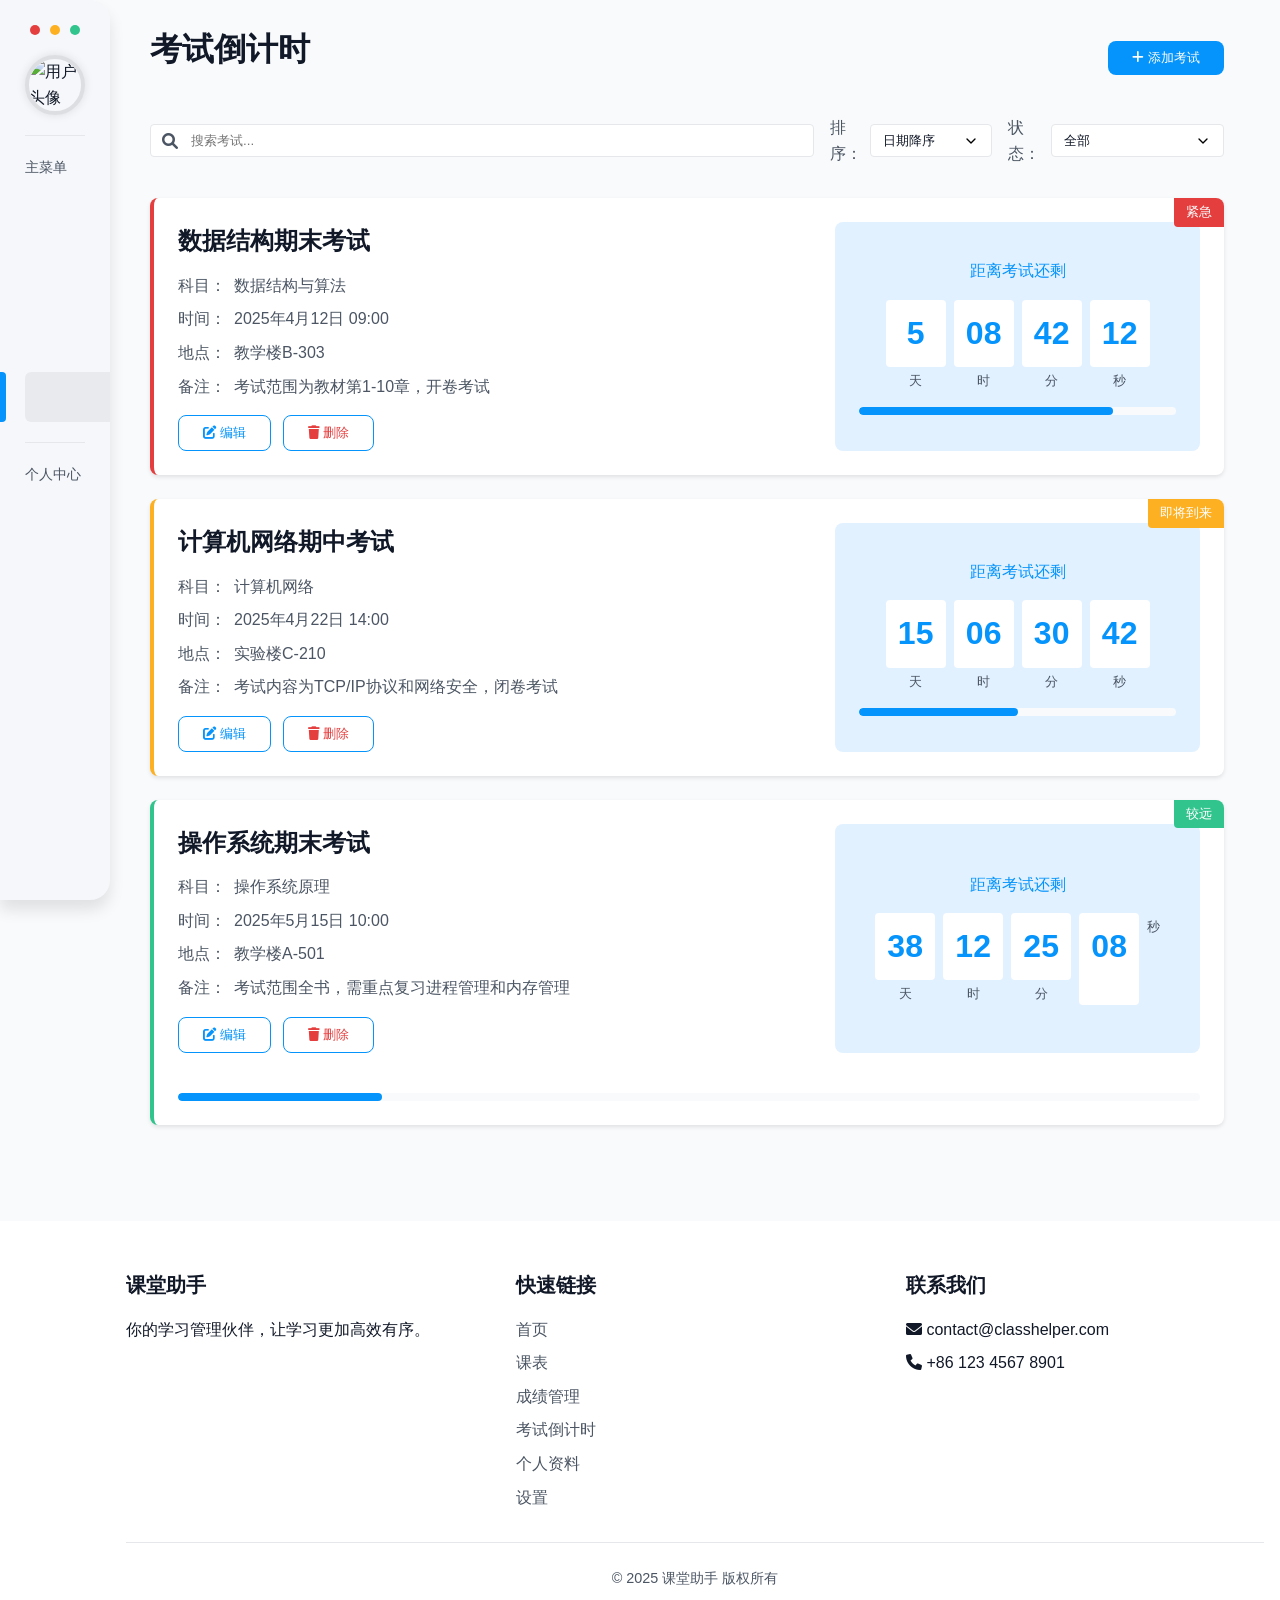
==== countdown.html @ 96380d61 "添加成绩管理功能到侧边栏和页脚，更新相关页面链接" ====
<!DOCTYPE html>
<html lang="zh-CN">
  <head>
    <meta charset="UTF-8" />
    <meta name="viewport" content="width=device-width, initial-scale=1.0" />
    <title>考试倒计时 - 课堂助手</title>
    <link rel="stylesheet" href="css/styles.css" />
    <link rel="stylesheet" href="css/sidebar.css" />
    <!-- 使用图标库 -->
    <link
      rel="stylesheet"
      href="https://cdnjs.cloudflare.com/ajax/libs/font-awesome/6.0.0/css/all.min.css"
    />
    <!-- 添加 Remix Icon 库，用于侧边栏图标 -->
    <link
      href="https://cdn.jsdelivr.net/npm/remixicon@3.5.0/fonts/remixicon.css"
      rel="stylesheet"
    />
    <style>
      /* 考试倒计时页面特定样式 */
      .countdown-list {
        margin-top: 2rem;
      }

      .countdown-item {
        background-color: var(--background-color);
        border-radius: var(--border-radius);
        box-shadow: var(--shadow);
        padding: 1.5rem;
        margin-bottom: 1.5rem;
        display: flex;
        flex-wrap: wrap;
        gap: 1.5rem;
        position: relative;
        overflow: hidden;
      }

      .countdown-main {
        flex: 2;
        min-width: 300px;
      }

      .countdown-title {
        font-size: 1.5rem;
        font-weight: 600;
        margin-bottom: 0.75rem;
        color: var(--text-color);
      }

      .countdown-details {
        color: var(--text-secondary);
        margin-bottom: 1rem;
      }

      .countdown-details div {
        margin-bottom: 0.5rem;
      }

      .countdown-detail-label {
        font-weight: 500;
        margin-right: 0.5rem;
      }

      .countdown-actions {
        display: flex;
        gap: 0.75rem;
      }

      .countdown-display {
        flex: 1;
        min-width: 250px;
        display: flex;
        flex-direction: column;
        align-items: center;
        justify-content: center;
        background-color: var(--primary-light);
        border-radius: var(--border-radius);
        padding: 1.5rem;
      }

      .countdown-label {
        font-weight: 500;
        color: var(--primary-color);
        margin-bottom: 0.5rem;
      }

      .countdown-timer {
        display: flex;
        gap: 0.5rem;
        margin-top: 0.5rem;
      }

      .countdown-unit {
        display: flex;
        flex-direction: column;
        align-items: center;
        min-width: 60px;
      }

      .countdown-value {
        font-size: 2rem;
        font-weight: 700;
        color: var(--primary-color);
        background-color: var(--background-color);
        border-radius: var(--border-radius-sm);
        padding: 0.5rem;
        min-width: 60px;
        text-align: center;
      }

      .countdown-unit-label {
        font-size: 0.8rem;
        color: var(--text-secondary);
        margin-top: 0.25rem;
      }

      .progress-bar {
        height: 8px;
        background-color: var(--background-secondary);
        border-radius: 4px;
        overflow: hidden;
        margin-top: 1rem;
        width: 100%;
      }

      .progress-fill {
        height: 100%;
        background-color: var(--primary-color);
        border-radius: 4px;
        transition: width 0.3s;
      }

      /* 添加考试弹框样式 */
      .modal {
        display: none;
        position: fixed;
        top: 0;
        left: 0;
        width: 100%;
        height: 100%;
        background-color: rgba(0, 0, 0, 0.5);
        z-index: 1000;
        justify-content: center;
        align-items: center;
      }

      .modal-content {
        background-color: var(--background-color);
        border-radius: var(--border-radius);
        box-shadow: var(--shadow-lg);
        width: 90%;
        max-width: 500px;
        padding: 2rem;
        position: relative;
      }

      .modal-close {
        position: absolute;
        top: 1rem;
        right: 1rem;
        font-size: 1.5rem;
        cursor: pointer;
        color: var(--text-secondary);
      }

      .urgent {
        border-left: 4px solid var(--danger-color);
      }

      .upcoming {
        border-left: 4px solid var(--warning-color);
      }

      .distant {
        border-left: 4px solid var(--success-color);
      }

      .status-badge {
        position: absolute;
        top: 0;
        right: 0;
        padding: 0.25rem 0.75rem;
        font-size: 0.8rem;
        font-weight: 500;
        color: white;
        border-bottom-left-radius: var(--border-radius-sm);
      }

      .status-urgent {
        background-color: var(--danger-color);
      }

      .status-upcoming {
        background-color: var(--warning-color);
      }

      .status-distant {
        background-color: var(--success-color);
      }

      .empty-state {
        text-align: center;
        padding: 3rem;
        background-color: var(--background-secondary);
        border-radius: var(--border-radius);
        margin-top: 2rem;
      }

      .empty-icon {
        font-size: 4rem;
        color: var(--text-secondary);
        margin-bottom: 1rem;
        opacity: 0.5;
      }

      /* 过滤和排序控件 */
      .filters {
        display: flex;
        flex-wrap: wrap;
        gap: 1rem;
        margin: 1.5rem 0;
        align-items: center;
      }

      .filter-group {
        display: flex;
        gap: 0.5rem;
        align-items: center;
      }

      .filter-label {
        font-weight: 500;
        color: var(--text-secondary);
      }

      .search-box {
        flex-grow: 1;
        position: relative;
      }

      .search-box input {
        width: 100%;
        padding-left: 2.5rem;
      }

      .search-icon {
        position: absolute;
        left: 0.75rem;
        top: 50%;
        transform: translateY(-50%);
        color: var(--text-secondary);
      }
    </style>
  </head>
  <body>
    <!-- 侧边栏导航 -->
    <aside class="sidebar">
      <!-- 按钮组 -->
      <div class="sidebar-btn">
        <div class="sidebar-btn-item"></div>
        <div class="sidebar-btn-item"></div>
        <div class="sidebar-btn-item"></div>
      </div>

      <!-- 用户资料 -->
      <div class="sidebar-profile">
        <div class="sidebar-profile-img">
          <img
            src="https://randomuser.me/api/portraits/men/32.jpg"
            alt="用户头像"
          />
        </div>
        <div class="sidebar-profile-text">
          <p>欢迎使用</p>
          <h2>课堂助手</h2>
        </div>
      </div>

      <div class="sidebar-line"></div>

      <!-- 主菜单 -->
      <div class="sidebar-title">
        <p>主菜单</p>
      </div>

      <div class="sidebar-menu">
        <div class="sidebar-item" data-href="index.html">
          <div class="sidebar-light"></div>
          <div class="sidebar-icon-left"><i class="ri-home-line"></i></div>
          <div class="sidebar-text">首页</div>
          <div class="sidebar-icon-right">
            <i class="ri-dashboard-line"></i>
          </div>
        </div>

        <div class="sidebar-item" data-href="schedule.html">
          <div class="sidebar-light"></div>
          <div class="sidebar-icon-left"><i class="ri-calendar-line"></i></div>
          <div class="sidebar-text">课表</div>
          <div class="sidebar-icon-right">
            <i class="ri-arrow-right-s-line"></i>
          </div>
        </div>

        <div class="sidebar-item" data-href="grades.html">
          <div class="sidebar-light"></div>
          <div class="sidebar-icon-left"><i class="ri-bar-chart-line"></i></div>
          <div class="sidebar-text">成绩管理</div>
          <div class="sidebar-icon-right">
            <i class="ri-arrow-right-s-line"></i>
          </div>
        </div>

        <div class="sidebar-item active" data-href="countdown.html">
          <div class="sidebar-light"></div>
          <div class="sidebar-icon-left"><i class="ri-time-line"></i></div>
          <div class="sidebar-text">考试倒计时</div>
          <div class="sidebar-icon-right">
            <i class="ri-arrow-right-s-line"></i>
          </div>
        </div>
      </div>

      <div class="sidebar-line"></div>

      <!-- 个人中心 -->
      <div class="sidebar-title">
        <p>个人中心</p>
      </div>

      <div class="sidebar-menu">
        <div class="sidebar-item" data-href="profile.html">
          <div class="sidebar-light"></div>
          <div class="sidebar-icon-left"><i class="ri-user-line"></i></div>
          <div class="sidebar-text">个人资料</div>
          <div class="sidebar-icon-right">
            <i class="ri-arrow-right-s-line"></i>
          </div>
        </div>

        <div class="sidebar-item" data-href="settings.html">
          <div class="sidebar-light"></div>
          <div class="sidebar-icon-left">
            <i class="ri-settings-3-line"></i>
          </div>
          <div class="sidebar-text">设置</div>
          <div class="sidebar-icon-right">
            <i class="ri-settings-3-line"></i>
          </div>
        </div>
      </div>
    </aside>

    <!-- 移动端菜单切换按钮 -->
    <div class="sidebar-toggle">
      <i class="ri-menu-line"></i>
    </div>

    <!-- 移动端遮罩层 -->
    <div class="sidebar-overlay"></div>

    <!-- 主内容区 -->
    <div class="container py-4 sidebar-active">
      <div
        style="
          display: flex;
          justify-content: space-between;
          align-items: center;
        "
      >
        <h1 class="mb-3">考试倒计时</h1>
        <button class="btn" id="add-exam-btn">
          <i class="fas fa-plus"></i> 添加考试
        </button>
      </div>

      <!-- 筛选和排序 -->
      <div class="filters">
        <div class="search-box">
          <i class="fas fa-search search-icon"></i>
          <input
            type="text"
            class="form-control"
            placeholder="搜索考试..."
            id="search-input"
          />
        </div>
        <div class="filter-group">
          <span class="filter-label">排序：</span>
          <select class="form-control" id="sort-select">
            <option value="date-asc">日期升序</option>
            <option value="date-desc" selected>日期降序</option>
            <option value="name-asc">名称升序</option>
            <option value="name-desc">名称降序</option>
          </select>
        </div>
        <div class="filter-group">
          <span class="filter-label">状态：</span>
          <select class="form-control" id="filter-select">
            <option value="all" selected>全部</option>
            <option value="urgent">紧急 (7天内)</option>
            <option value="upcoming">即将到来 (30天内)</option>
            <option value="distant">较远 (30天以上)</option>
          </select>
        </div>
      </div>

      <!-- 考试倒计时列表 -->
      <div class="countdown-list" id="countdown-list">
        <!-- 紧急考试 -->
        <div class="countdown-item urgent">
          <div class="status-badge status-urgent">紧急</div>
          <div class="countdown-main">
            <h3 class="countdown-title">数据结构期末考试</h3>
            <div class="countdown-details">
              <div>
                <span class="countdown-detail-label">科目：</span>数据结构与算法
              </div>
              <div>
                <span class="countdown-detail-label">时间：</span>2025年4月12日
                09:00
              </div>
              <div>
                <span class="countdown-detail-label">地点：</span>教学楼B-303
              </div>
              <div>
                <span class="countdown-detail-label">备注：</span
                >考试范围为教材第1-10章，开卷考试
              </div>
            </div>
            <div class="countdown-actions">
              <button class="btn btn-outline" onclick="editExam(1)">
                <i class="fas fa-edit"></i> 编辑
              </button>
              <button
                class="btn btn-outline"
                style="color: var(--danger-color)"
                onclick="deleteExam(1)"
              >
                <i class="fas fa-trash"></i> 删除
              </button>
            </div>
          </div>
          <div class="countdown-display">
            <div class="countdown-label">距离考试还剩</div>
            <div class="countdown-timer">
              <div class="countdown-unit">
                <div class="countdown-value" id="days-1">5</div>
                <div class="countdown-unit-label">天</div>
              </div>
              <div class="countdown-unit">
                <div class="countdown-value" id="hours-1">08</div>
                <div class="countdown-unit-label">时</div>
              </div>
              <div class="countdown-unit">
                <div class="countdown-value" id="minutes-1">42</div>
                <div class="countdown-unit-label">分</div>
              </div>
              <div class="countdown-unit">
                <div class="countdown-value" id="seconds-1">12</div>
                <div class="countdown-unit-label">秒</div>
              </div>
            </div>
            <div class="progress-bar">
              <div class="progress-fill" style="width: 80%"></div>
            </div>
          </div>
        </div>

        <!-- 即将到来的考试 -->
        <div class="countdown-item upcoming">
          <div class="status-badge status-upcoming">即将到来</div>
          <div class="countdown-main">
            <h3 class="countdown-title">计算机网络期中考试</h3>
            <div class="countdown-details">
              <div>
                <span class="countdown-detail-label">科目：</span>计算机网络
              </div>
              <div>
                <span class="countdown-detail-label">时间：</span>2025年4月22日
                14:00
              </div>
              <div>
                <span class="countdown-detail-label">地点：</span>实验楼C-210
              </div>
              <div>
                <span class="countdown-detail-label">备注：</span
                >考试内容为TCP/IP协议和网络安全，闭卷考试
              </div>
            </div>
            <div class="countdown-actions">
              <button class="btn btn-outline" onclick="editExam(2)">
                <i class="fas fa-edit"></i> 编辑
              </button>
              <button
                class="btn btn-outline"
                style="color: var(--danger-color)"
                onclick="deleteExam(2)"
              >
                <i class="fas fa-trash"></i> 删除
              </button>
            </div>
          </div>
          <div class="countdown-display">
            <div class="countdown-label">距离考试还剩</div>
            <div class="countdown-timer">
              <div class="countdown-unit">
                <div class="countdown-value" id="days-2">15</div>
                <div class="countdown-unit-label">天</div>
              </div>
              <div class="countdown-unit">
                <div class="countdown-value" id="hours-2">06</div>
                <div class="countdown-unit-label">时</div>
              </div>
              <div class="countdown-unit">
                <div class="countdown-value" id="minutes-2">30</div>
                <div class="countdown-unit-label">分</div>
              </div>
              <div class="countdown-unit">
                <div class="countdown-value" id="seconds-2">42</div>
                <div class="countdown-unit-label">秒</div>
              </div>
            </div>
            <div class="progress-bar">
              <div class="progress-fill" style="width: 50%"></div>
            </div>
          </div>
        </div>

        <!-- 较远的考试 -->
        <div class="countdown-item distant">
          <div class="status-badge status-distant">较远</div>
          <div class="countdown-main">
            <h3 class="countdown-title">操作系统期末考试</h3>
            <div class="countdown-details">
              <div>
                <span class="countdown-detail-label">科目：</span>操作系统原理
              </div>
              <div>
                <span class="countdown-detail-label">时间：</span>2025年5月15日
                10:00
              </div>
              <div>
                <span class="countdown-detail-label">地点：</span>教学楼A-501
              </div>
              <div>
                <span class="countdown-detail-label">备注：</span
                >考试范围全书，需重点复习进程管理和内存管理
              </div>
            </div>
            <div class="countdown-actions">
              <button class="btn btn-outline" onclick="editExam(3)">
                <i class="fas fa-edit"></i> 编辑
              </button>
              <button
                class="btn btn-outline"
                style="color: var(--danger-color)"
                onclick="deleteExam(3)"
              >
                <i class="fas fa-trash"></i> 删除
              </button>
            </div>
          </div>
          <div class="countdown-display">
            <div class="countdown-label">距离考试还剩</div>
            <div class="countdown-timer">
              <div class="countdown-unit">
                <div class="countdown-value" id="days-3">38</div>
                <div class="countdown-unit-label">天</div>
              </div>
              <div class="countdown-unit">
                <div class="countdown-value" id="hours-3">12</div>
                <div class="countdown-unit-label">时</div>
              </div>
              <div class="countdown-unit">
                <div class="countdown-value" id="minutes-3">25</div>
                <div class="countdown-unit-label">分</div>
              </div>
              <div class="countdown-value" id="seconds-3">08</div>
                <div class="countdown-unit-label">秒</div>
              </div>
            </div>
            <div class="progress-bar">
              <div class="progress-fill" style="width: 20%"></div>
            </div>
          </div>
        </div>

        <!-- 无考试时显示的空状态 -->
        <div class="empty-state" id="empty-state" style="display: none">
          <div class="empty-icon">
            <i class="fas fa-calendar-xmark"></i>
          </div>
          <h3>暂无考试数据</h3>
          <p>点击"添加考试"按钮创建你的第一个考试倒计时</p>
          <button class="btn mt-3" id="add-exam-empty">
            <i class="fas fa-plus"></i> 添加考试
          </button>
        </div>
      </div>
    </div>

    <!-- 添加/编辑考试弹框 -->
    <div class="modal" id="exam-modal">
      <div class="modal-content">
        <div class="modal-close" id="close-exam-modal">×</div>
        <h2 class="mb-3" id="modal-title">添加考试</h2>
        <form id="exam-form">
          <div class="form-group">
            <label class="form-label" for="exam-name">考试名称</label>
            <input
              type="text"
              class="form-control"
              id="exam-name"
              required
              placeholder="例如：高等数学期末考试"
            />
          </div>
          <div class="form-group">
            <label class="form-label" for="exam-subject">科目</label>
            <input
              type="text"
              class="form-control"
              id="exam-subject"
              placeholder="例如：高等数学"
            />
          </div>
          <div class="form-group">
            <label class="form-label" for="exam-date">考试日期</label>
            <input type="date" class="form-control" id="exam-date" required />
          </div>
          <div class="form-group">
            <label class="form-label" for="exam-time">考试时间</label>
            <input type="time" class="form-control" id="exam-time" required />
          </div>
          <div class="form-group">
            <label class="form-label" for="exam-location">考试地点</label>
            <input
              type="text"
              class="form-control"
              id="exam-location"
              placeholder="例如：教学楼A-301"
            />
          </div>
          <div class="form-group">
            <label class="form-label" for="exam-notes">备注</label>
            <textarea
              class="form-control"
              id="exam-notes"
              rows="3"
              placeholder="例如：考试范围、注意事项等"
            ></textarea>
          </div>
          <input type="hidden" id="exam-id" value="" />
          <div class="text-center mt-4">
            <button type="submit" class="btn">保存</button>
            <button
              type="button"
              class="btn btn-outline"
              style="margin-left: 0.5rem"
              id="cancel-exam"
            >
              取消
            </button>
          </div>
        </form>
      </div>
    </div>

    <!-- 页脚 -->
    <footer class="footer">
      <div class="container">
        <div class="footer-content">
          <div class="footer-column">
            <h3 class="footer-title">课堂助手</h3>
            <p>你的学习管理伙伴，让学习更加高效有序。</p>
          </div>
          <div class="footer-column">
            <h3 class="footer-title">快速链接</h3>
            <ul class="footer-links">
              <li><a href="index.html">首页</a></li>
              <li><a href="schedule.html">课表</a></li>
              <li><a href="grades.html">成绩管理</a></li>
              <li><a href="countdown.html">考试倒计时</a></li>
              <li><a href="profile.html">个人资料</a></li>
              <li><a href="settings.html">设置</a></li>
            </ul>
          </div>
          <div class="footer-column">
            <h3 class="footer-title">联系我们</h3>
            <ul class="footer-links">
              <li><i class="fas fa-envelope"></i> contact@classhelper.com</li>
              <li><i class="fas fa-phone"></i> +86 123 4567 8901</li>
            </ul>
          </div>
        </div>
        <div class="footer-bottom">
          <p>&copy; 2025 课堂助手 版权所有</p>
        </div>
      </div>
    </footer>

    <script src="js/main.js"></script>
    <script src="js/sidebar.js"></script>
    <script>
      document.addEventListener("DOMContentLoaded", function () {
        // 模拟考试数据
        const exams = [
          {
            id: 1,
            name: "数据结构期末考试",
            subject: "数据结构与算法",
            date: "2025-04-12T09:00:00",
            location: "教学楼B-303",
            notes: "考试范围为教材第1-10章，开卷考试",
            status: "urgent",
          },
          {
            id: 2,
            name: "计算机网络期中考试",
            subject: "计算机网络",
            date: "2025-04-22T14:00:00",
            location: "实验楼C-210",
            notes: "考试内容为TCP/IP协议和网络安全，闭卷考试",
            status: "upcoming",
          },
          {
            id: 3,
            name: "操作系统期末考试",
            subject: "操作系统原理",
            date: "2025-05-15T10:00:00",
            location: "教学楼A-501",
            notes: "考试范围全书，需重点复习进程管理和内存管理",
            status: "distant",
          },
        ];

        // 模态框相关元素
        const examModal = document.getElementById("exam-modal");
        const closeExamModal = document.getElementById("close-exam-modal");
        const cancelExamBtn = document.getElementById("cancel-exam");
        const examForm = document.getElementById("exam-form");
        const modalTitle = document.getElementById("modal-title");
        const examIdInput = document.getElementById("exam-id");

        // 添加考试按钮
        const addExamBtn = document.getElementById("add-exam-btn");
        const addExamEmptyBtn = document.getElementById("add-exam-empty");

        // 打开模态框 - 添加新考试
        function openAddExamModal() {
          modalTitle.textContent = "添加考试";
          examIdInput.value = "";
          examForm.reset();

          // 默认设置为当前日期 + 7天
          const defaultDate = new Date();
          defaultDate.setDate(defaultDate.getDate() + 7);

          const year = defaultDate.getFullYear();
          const month = String(defaultDate.getMonth() + 1).padStart(2, "0");
          const day = String(defaultDate.getDate()).padStart(2, "0");

          document.getElementById(
            "exam-date"
          ).value = `${year}-${month}-${day}`;
          document.getElementById("exam-time").value = "09:00";

          examModal.style.display = "flex";
        }

        addExamBtn.addEventListener("click", openAddExamModal);
        addExamEmptyBtn.addEventListener("click", openAddExamModal);

        // 关闭模态框
        function closeExamModal() {
          examModal.style.display = "none";
        }

        closeExamModal.addEventListener("click", closeExamModal);
        cancelExamBtn.addEventListener("click", closeExamModal);

        // 点击外部关闭模态框
        window.addEventListener("click", function (event) {
          if (event.target === examModal) {
            closeExamModal();
          }
        });

        // 编辑考试
        window.editExam = function (examId) {
          const exam = exams.find((e) => e.id === examId);
          if (!exam) return;

          modalTitle.textContent = "编辑考试";
          examIdInput.value = exam.id;

          // 填充表单
          document.getElementById("exam-name").value = exam.name;
          document.getElementById("exam-subject").value = exam.subject;

          const examDate = new Date(exam.date);
          const year = examDate.getFullYear();
          const month = String(examDate.getMonth() + 1).padStart(2, "0");
          const day = String(examDate.getDate()).padStart(2, "0");
          const hours = String(examDate.getHours()).padStart(2, "0");
          const minutes = String(examDate.getMinutes()).padStart(2, "0");

          document.getElementById(
            "exam-date"
          ).value = `${year}-${month}-${day}`;
          document.getElementById("exam-time").value = `${hours}:${minutes}`;
          document.getElementById("exam-location").value = exam.location;
          document.getElementById("exam-notes").value = exam.notes;

          examModal.style.display = "flex";
        };

        // 删除考试
        window.deleteExam = function (examId) {
          if (confirm("确定要删除这个考试吗？")) {
            const index = exams.findIndex((e) => e.id === examId);
            if (index !== -1) {
              exams.splice(index, 1);
              alert("考试已成功删除");

              // 在实际应用中，这里会重新渲染考试列表
              // 检查是否需要显示空状态
              if (exams.length === 0) {
                document.getElementById("countdown-list").style.display =
                  "none";
                document.getElementById("empty-state").style.display = "block";
              }
            }
          }
        };

        // 表单提交处理
        examForm.addEventListener("submit", function (e) {
          e.preventDefault();

          const examId = examIdInput.value;
          const examName = document.getElementById("exam-name").value;
          const examSubject = document.getElementById("exam-subject").value;
          const examDate = document.getElementById("exam-date").value;
          const examTime = document.getElementById("exam-time").value;
          const examLocation = document.getElementById("exam-location").value;
          const examNotes = document.getElementById("exam-notes").value;

          // 创建日期对象
          const examDateTime = new Date(`${examDate}T${examTime}`);

          // 确定状态
          let status;
          const now = new Date();
          const diffDays = Math.ceil(
            (examDateTime - now) / (1000 * 60 * 60 * 24)
          );

          if (diffDays <= 7) {
            status = "urgent";
          } else if (diffDays <= 30) {
            status = "upcoming";
          } else {
            status = "distant";
          }

          // 创建新考试对象
          const newExam = {
            name: examName,
            subject: examSubject,
            date: examDateTime.toISOString(),
            location: examLocation,
            notes: examNotes,
            status: status,
          };

          if (examId) {
            // 更新已有考试
            const index = exams.findIndex((e) => e.id === parseInt(examId));
            if (index !== -1) {
              newExam.id = parseInt(examId);
              exams[index] = newExam;
              alert("考试信息已更新");
            }
          } else {
            // 添加新考试
            newExam.id =
              exams.length > 0 ? Math.max(...exams.map((e) => e.id)) + 1 : 1;
            exams.push(newExam);
            alert("考试已成功添加");

            // 如果之前是空状态，更新显示
            document.getElementById("countdown-list").style.display = "block";
            document.getElementById("empty-state").style.display = "none";
          }

          // 关闭模态框
          closeExamModal();
        });

        // 实时更新倒计时
        function updateCountdowns() {
          exams.forEach((exam) => {
            const examDate = new Date(exam.date);
            const now = new Date();

            // 计算剩余时间
            let diff = examDate - now;

            // 如果时间已过，设置为0
            if (diff < 0) diff = 0;

            // 计算天、时、分、秒
            const days = Math.floor(diff / (1000 * 60 * 60 * 24));
            const hours = Math.floor(
              (diff % (1000 * 60 * 60 * 24)) / (1000 * 60 * 60)
            );
            const minutes = Math.floor((diff % (1000 * 60 * 60)) / (1000 * 60));
            const seconds = Math.floor((diff % (1000 * 60)) / 1000);

            // 更新DOM
            const daysEl = document.getElementById(`days-${exam.id}`);
            const hoursEl = document.getElementById(`hours-${exam.id}`);
            const minutesEl = document.getElementById(`minutes-${exam.id}`);
            const secondsEl = document.getElementById(`seconds-${exam.id}`);

            if (daysEl) daysEl.textContent = days;
            if (hoursEl)
              hoursEl.textContent = hours.toString().padStart(2, "0");
            if (minutesEl)
              minutesEl.textContent = minutes.toString().padStart(2, "0");
            if (secondsEl)
              secondsEl.textContent = seconds.toString().padStart(2, "0");
          });
        }

        // 初始更新倒计时
        updateCountdowns();

        // 每秒更新倒计时
        setInterval(updateCountdowns, 1000);

        // 筛选和搜索功能
        const searchInput = document.getElementById("search-input");
        const sortSelect = document.getElementById("sort-select");
        const filterSelect = document.getElementById("filter-select");

        // 简单搜索实现
        searchInput.addEventListener("input", function () {
          const searchTerm = this.value.toLowerCase();

          // 简单实现，实际应用中会根据筛选重新渲染列表
          alert(`搜索: ${searchTerm}`);
        });

        // 排序选择
        sortSelect.addEventListener("change", function () {
          const sortValue = this.value;

          // 简单实现，实际应用中会根据排序重新渲染列表
          alert(`排序方式: ${sortValue}`);
        });

        // 状态筛选
        filterSelect.addEventListener("change", function () {
          const filterValue = this.value;

          // 简单实现，实际应用中会根据筛选重新渲染列表
          alert(`筛选状态: ${filterValue}`);
        });
      });
    </script>
  </body>
</html>
---- css/styles.css ----
/* 
   课堂助手 CSS 样式表
   参考 Hugging Face 风格的配色方案
*/

/* 全局变量定义 - 亮色模式 */
:root {
  --primary-color: #0593FC;
  --primary-light: #E1F1FF;
  --primary-dark: #0368B2;
  
  --secondary-color: #F9AF43;
  --secondary-light: #FFF0DB;
  
  --success-color: #31C48D;
  --warning-color: #FDB022;
  --danger-color: #E53E3E;
  
  --background-color: #ffffff;
  --background-secondary: #f9fafb;
  
  --text-color: #111827;
  --text-secondary: #4b5563;
  
  --border-color: #e5e7eb;
  
  --shadow: 0 2px 4px rgba(0, 0, 0, 0.1);
  --shadow-md: 0 4px 6px rgba(0, 0, 0, 0.1);
  --shadow-lg: 0 10px 15px rgba(0, 0, 0, 0.1);
  
  --border-radius: 0.5rem;
  --border-radius-sm: 0.25rem;
  --border-radius-lg: 0.75rem;
}

/* 暗色模式变量 */
[data-theme="dark"] {
  --primary-color: #3B82F6;
  --primary-light: #1E3A8A;
  --primary-dark: #60A5FA;
  
  --secondary-color: #F59E0B;
  --secondary-light: #92400E;
  
  --success-color: #10B981;
  --warning-color: #F59E0B;
  --danger-color: #EF4444;
  
  --background-color: #111827;
  --background-secondary: #1F2937;
  
  --text-color: #F9FAFB;
  --text-secondary: #D1D5DB;
  
  --border-color: #374151;
  
  --shadow: 0 2px 4px rgba(0, 0, 0, 0.5);
  --shadow-md: 0 4px 6px rgba(0, 0, 0, 0.5);
  --shadow-lg: 0 10px 15px rgba(0, 0, 0, 0.5);
}

/* 基础样式重置 */
* {
  margin: 0;
  padding: 0;
  box-sizing: border-box;
}

body {
  font-family: -apple-system, BlinkMacSystemFont, "Segoe UI", Roboto, Oxygen,
    Ubuntu, Cantarell, "Open Sans", "Helvetica Neue", sans-serif;
  line-height: 1.6;
  color: var(--text-color);
  background-color: var(--background-secondary);
  transition: background-color 0.3s, color 0.3s;
}

a {
  text-decoration: none;
  color: var(--primary-color);
}

ul {
  list-style: none;
}

img {
  max-width: 100%;
}

/* 实用工具类 */
.container {
  width: 100%;
  max-width: 1200px;
  padding: 0 1rem;
  margin: 0 auto;
}

.text-center {
  text-align: center;
}

.mb-1 {
  margin-bottom: 0.25rem;
}

.mb-2 {
  margin-bottom: 0.5rem;
}

.mb-3 {
  margin-bottom: 1rem;
}

.mb-4 {
  margin-bottom: 1.5rem;
}

.mt-1 {
  margin-top: 0.25rem;
}

.mt-2 {
  margin-top: 0.5rem;
}

.mt-3 {
  margin-top: 1rem;
}

.mt-4 {
  margin-top: 1.5rem;
}

.py-1 {
  padding-top: 0.25rem;
  padding-bottom: 0.25rem;
}

.py-2 {
  padding-top: 0.5rem;
  padding-bottom: 0.5rem;
}

.py-3 {
  padding-top: 1rem;
  padding-bottom: 1rem;
}

.py-4 {
  padding-top: 1.5rem;
  padding-bottom: 1.5rem;
}

.py-5 {
  padding-top: 3rem;
  padding-bottom: 3rem;
}

/* 导航栏样式 */
.navbar {
  background-color: var(--background-color);
  box-shadow: var(--shadow);
  position: sticky;
  top: 0;
  z-index: 100;
}

.navbar-container {
  display: flex;
  justify-content: space-between;
  align-items: center;
  padding: 1rem 0;
}

.logo {
  font-size: 1.5rem;
  font-weight: 700;
  color: var(--primary-color);
  display: flex;
  align-items: center;
  gap: 0.5rem;
}

.nav-toggle {
  display: none;
  background: none;
  border: none;
  font-size: 1.5rem;
  color: var(--text-color);
  cursor: pointer;
}

.nav-links {
  display: flex;
  align-items: center;
  gap: 1.5rem;
}

.nav-links a {
  color: var(--text-color);
  font-weight: 500;
  position: relative;
}

.nav-links a::after {
  content: '';
  position: absolute;
  left: 0;
  bottom: -4px;
  width: 0;
  height: 2px;
  background-color: var(--primary-color);
  transition: width 0.3s;
}

.nav-links a:hover::after,
.nav-links a.active::after {
  width: 100%;
}

.nav-links a.active {
  color: var(--primary-color);
}

/* 按钮样式 */
.btn {
  display: inline-block;
  background-color: var(--primary-color);
  color: white;
  padding: 0.5rem 1.5rem;
  border-radius: var(--border-radius);
  font-weight: 500;
  transition: background-color 0.3s;
  border: none;
  cursor: pointer;
  text-align: center;
}

.btn:hover {
  background-color: var(--primary-dark);
}

.btn-outline {
  background-color: transparent;
  border: 1px solid var(--primary-color);
  color: var(--primary-color);
}

.btn-outline:hover {
  background-color: var(--primary-light);
}

/* 表单元素样式 */
.form-group {
  margin-bottom: 1rem;
}

.form-label {
  display: block;
  margin-bottom: 0.5rem;
  font-weight: 500;
}

.form-control {
  width: 100%;
  padding: 0.5rem 0.75rem;
  border: 1px solid var(--border-color);
  border-radius: var(--border-radius-sm);
  background-color: var(--background-color);
  color: var(--text-color);
  transition: border-color 0.3s;
}

.form-control:focus {
  outline: none;
  border-color: var(--primary-color);
  box-shadow: 0 0 0 2px var(--primary-light);
}

textarea.form-control {
  resize: vertical;
  min-height: 100px;
}

select.form-control {
  appearance: none;
  background-image: url("data:image/svg+xml;charset=UTF-8,%3csvg xmlns='http://www.w3.org/2000/svg' viewBox='0 0 24 24' fill='none' stroke='currentColor' stroke-width='2' stroke-linecap='round' stroke-linejoin='round'%3e%3cpolyline points='6 9 12 15 18 9'%3e%3c/polyline%3e%3c/svg%3e");
  background-repeat: no-repeat;
  background-position: right 0.75rem center;
  background-size: 1rem;
  padding-right: 2.5rem;
}

/* 卡片样式 */
.card {
  background-color: var(--background-color);
  border-radius: var(--border-radius);
  box-shadow: var(--shadow);
  padding: 1.5rem;
  transition: transform 0.3s, box-shadow 0.3s;
}

.card:hover {
  transform: translateY(-5px);
  box-shadow: var(--shadow-md);
}

.card-title {
  margin-bottom: 1rem;
  font-size: 1.25rem;
  color: var(--text-color);
}

/* 通知提示样式 */
.notification-container {
  position: fixed;
  top: 20px;
  right: 20px;
  z-index: 1000;
  display: flex;
  flex-direction: column;
  gap: 1rem;
  width: 300px;
}

.notification {
  background-color: var(--background-color);
  border-radius: var(--border-radius);
  box-shadow: var(--shadow-md);
  padding: 1rem;
  display: flex;
  justify-content: space-between;
  align-items: flex-start;
}

.notification-content {
  display: flex;
  align-items: flex-start;
  gap: 0.75rem;
}

.notification-content i {
  margin-top: 2px;
}

.notification-close {
  background: none;
  border: none;
  font-size: 1.25rem;
  cursor: pointer;
  color: var(--text-secondary);
}

.notification-success {
  border-left: 4px solid var(--success-color);
}

.notification-success i {
  color: var(--success-color);
}

.notification-error {
  border-left: 4px solid var(--danger-color);
}

.notification-error i {
  color: var(--danger-color);
}

.notification-warning {
  border-left: 4px solid var(--warning-color);
}

.notification-warning i {
  color: var(--warning-color);
}

.notification-info {
  border-left: 4px solid var(--primary-color);
}

.notification-info i {
  color: var(--primary-color);
}

@keyframes fadeIn {
  from { opacity: 0; transform: translateY(-10px); }
  to { opacity: 1; transform: translateY(0); }
}

@keyframes fadeOut {
  from { opacity: 1; transform: translateY(0); }
  to { opacity: 0; transform: translateY(-10px); }
}

.fade-in {
  animation: fadeIn 0.3s ease forwards;
}

.fade-out {
  animation: fadeOut 0.3s ease forwards;
}

/* 页脚样式 */
.footer {
  background-color: var(--background-color);
  padding: 3rem 0 1.5rem;
  margin-top: 3rem;
}

.footer-content {
  display: flex;
  flex-wrap: wrap;
  gap: 2rem;
  margin-bottom: 2rem;
}

.footer-column {
  flex: 1;
  min-width: 200px;
}

.footer-title {
  font-size: 1.25rem;
  margin-bottom: 1rem;
  color: var(--text-color);
}

.footer-links {
  display: flex;
  flex-direction: column;
  gap: 0.5rem;
}

.footer-links a {
  color: var(--text-secondary);
  transition: color 0.3s;
}

.footer-links a:hover {
  color: var(--primary-color);
}

.footer-bottom {
  text-align: center;
  padding-top: 1.5rem;
  border-top: 1px solid var(--border-color);
  color: var(--text-secondary);
  font-size: 0.9rem;
}

/* 响应式设计 */
@media (max-width: 768px) {
  .nav-toggle {
    display: block;
  }
  
  .nav-links {
    position: fixed;
    top: 0;
    left: -100%;
    width: 80%;
    max-width: 300px;
    height: 100vh;
    background-color: var(--background-color);
    flex-direction: column;
    align-items: flex-start;
    padding: 2rem;
    transition: left 0.3s;
    box-shadow: var(--shadow-lg);
  }
  
  .nav-links.active {
    left: 0;
  }
  
  .nav-links a {
    width: 100%;
    padding: 0.75rem 0;
  }
  
  .nav-links a::after {
    display: none;
  }
  
  .notification-container {
    width: calc(100% - 40px);
    max-width: 500px;
  }
}
---- css/sidebar.css ----
/* 
   课堂助手 - 侧边栏样式
   基于演示动态边栏项目，颜色已与主项目同步
*/

/* 侧边栏容器 */
.sidebar {
    width: 110px;
    height: 100vh;
    background: #f5f7fa; /* 亮色模式背景 */
    border-radius: 0 20px 20px 0;
    overflow: hidden;
    transition: 0.4s ease-in-out;
    box-shadow: var(--shadow-lg);
    position: fixed;
    top: 0;
    left: 0;
    z-index: 1000;
}

/* 深色模式样式 */
[data-theme="dark"] .sidebar {
    background: #0d1117;
}

.sidebar:hover {
    width: 280px;
}

/* 按钮组 */
.sidebar-btn {
    width: 60px;
    height: 10px;
    display: flex;
    justify-content: space-around;
    margin-left: 25px;
    margin-top: 25px;
}

.sidebar-btn-item {
    width: 10px;
    height: 10px;
    border-radius: 50%;
}

.sidebar-btn-item:nth-child(1) {
    background: var(--danger-color);
}

.sidebar-btn-item:nth-child(2) {
    background: var(--warning-color);
}

.sidebar-btn-item:nth-child(3) {
    background: var(--success-color);
}

/* 用户信息区域 */
.sidebar-profile {
    width: 250px;
    height: 60px;
    margin-left: 25px;
    margin-top: 20px;
    display: flex;
}

.sidebar-profile-img {
    width: 60px;
    height: 60px;
    border-radius: 50%;
    border: 4px solid rgba(0, 0, 0, 0.1); /* 亮色边框 */
    overflow: hidden;
    box-shadow: 0 0 10px rgba(0, 0, 0, 0.1);
}

[data-theme="dark"] .sidebar-profile-img {
    border: 4px solid rgba(255, 255, 255, 0.3); /* 深色边框 */
    box-shadow: 0 0 10px rgba(0, 0, 0, 0.2);
}

.sidebar-profile-img img {
    width: 100%;
    height: 100%;
    border-radius: 50%;
    object-fit: cover;
    transition: 0.3s;
}

.sidebar-profile-img:hover img {
    transform: scale(1.05);
}

.sidebar-profile-text {
    height: 60px;
    margin-left: 25px;
}

.sidebar-profile-text p {
    padding-top: 5px;
    color: var(--text-secondary);
}

.sidebar-profile-text h2 {
    font-weight: 400;
    color: var(--text-color);
}

/* 分隔线 */
.sidebar-line {
    width: 60px;
    height: 1px;
    background: var(--border-color);
    margin: 20px 25px;
    transition: 0.5s;
}

[data-theme="dark"] .sidebar-line {
    background: rgba(245, 253, 255, 0.5);
}

.sidebar:hover .sidebar-line {
    width: 230px;
}

/* 分类标题 */
.sidebar-title {
    width: 60px;
    margin-left: 25px;
    margin-bottom: 20px;
}

.sidebar-title p {
    font-size: 14px;
    color: var(--text-secondary);
}

[data-theme="dark"] .sidebar-title p {
    color: rgba(255, 255, 255, 0.6);
}

/* 菜单区域 */
.sidebar-menu {
    width: 230px;
    margin-left: 25px;
}

/* 菜单项 */
.sidebar-item {
    display: flex;
    position: relative;
    transition: 0.5s;
    border-radius: 6px;
    margin-bottom: 8px;
    cursor: pointer;
}

.sidebar-item:hover, .sidebar-item.active {
    background-color: rgba(0, 0, 0, 0.05); /* 亮色模式悬停背景 */
}

[data-theme="dark"] .sidebar-item:hover, 
[data-theme="dark"] .sidebar-item.active {
    background-color: rgba(255, 255, 255, 0.15); /* 深色模式悬停背景 */
}

.sidebar-item.active .sidebar-light {
    opacity: 1;
}

.sidebar-item:hover .sidebar-light {
    opacity: 0.7;
}

/* 左侧图标 */
.sidebar-icon-left {
    width: 60px;
    height: 50px;
    display: flex;
    justify-content: center;
    align-items: center;
}

/* 中间文本 */
.sidebar-text {
    width: 0px;
    height: 50px;
    display: flex;
    align-items: center;
    transition: 0.5s;
    overflow: hidden;
    position: relative;
    left: -20px;
    opacity: 0;
    color: var(--text-color);
}

[data-theme="dark"] .sidebar-text {
    color: rgba(255, 255, 255, 0.8);
}

.sidebar:hover .sidebar-text {
    width: 160px;
    opacity: 1;
    left: 0;
}

/* 右侧图标 */
.sidebar-icon-right {
    width: 0px;
    height: 50px;
    transition: 0.5s;
    display: flex;
    justify-content: center;
    align-items: center;
    overflow: hidden;
    opacity: 0;
}

.sidebar:hover .sidebar-icon-right {
    width: 60px;
    opacity: 1;
}

/* 高亮条 */
.sidebar-light {
    width: 6px;
    height: 50px;
    background: var(--primary-color);
    position: absolute;
    left: -25px;
    transition: 0.5s;
    border-top-right-radius: 4px;
    border-bottom-right-radius: 4px;
    opacity: 0;
}

/* 图标样式 */
.sidebar-icon-left i {
    font-size: 22px;
    color: var(--text-secondary);
}

[data-theme="dark"] .sidebar-icon-left i {
    color: rgba(255, 255, 255, 0.7);
}

.sidebar-icon-right i {
    font-size: 18px;
    color: var(--primary-color);
}

[data-theme="dark"] .sidebar-icon-right i {
    color: var(--primary-color);
}

/* 主内容区域调整 */
.sidebar-active {
    padding-left: 110px;
    transition: padding 0.4s ease-in-out;
}

/* 确保页脚也有相同的左侧内边距 */
.footer {
    padding-left: 110px;
    transition: padding 0.4s ease-in-out;
}

/* 响应式设计 */
@media (max-width: 768px) {
    .sidebar {
        width: 0;
        opacity: 0;
    }
    
    .sidebar.active {
        width: 280px;
        opacity: 1;
    }
    
    .sidebar-active {
        padding-left: 0;
    }
    
    /* 在移动端视图中移除页脚的左侧内边距 */
    .footer {
        padding-left: 0;
    }
    
    .sidebar-text {
        width: 160px;
        opacity: 1;
        left: 0;
    }
    
    .sidebar-icon-right {
        width: 60px;
        opacity: 1;
    }
    
    .sidebar-line {
        width: 230px;
    }
    
    /* 移动端开关按钮 */
    .sidebar-toggle {
        position: fixed;
        top: 15px;
        left: 15px;
        background: var(--primary-color);
        color: white;
        width: 40px;
        height: 40px;
        border-radius: 50%;
        display: flex;
        align-items: center;
        justify-content: center;
        cursor: pointer;
        z-index: 1001;
        box-shadow: var(--shadow);
    }
    
    .sidebar-overlay {
        position: fixed;
        top: 0;
        left: 0;
        width: 100%;
        height: 100%;
        background: rgba(0, 0, 0, 0.5);
        z-index: 999;
        display: none;
    }
    
    .sidebar-overlay.active {
        display: block;
    }
}
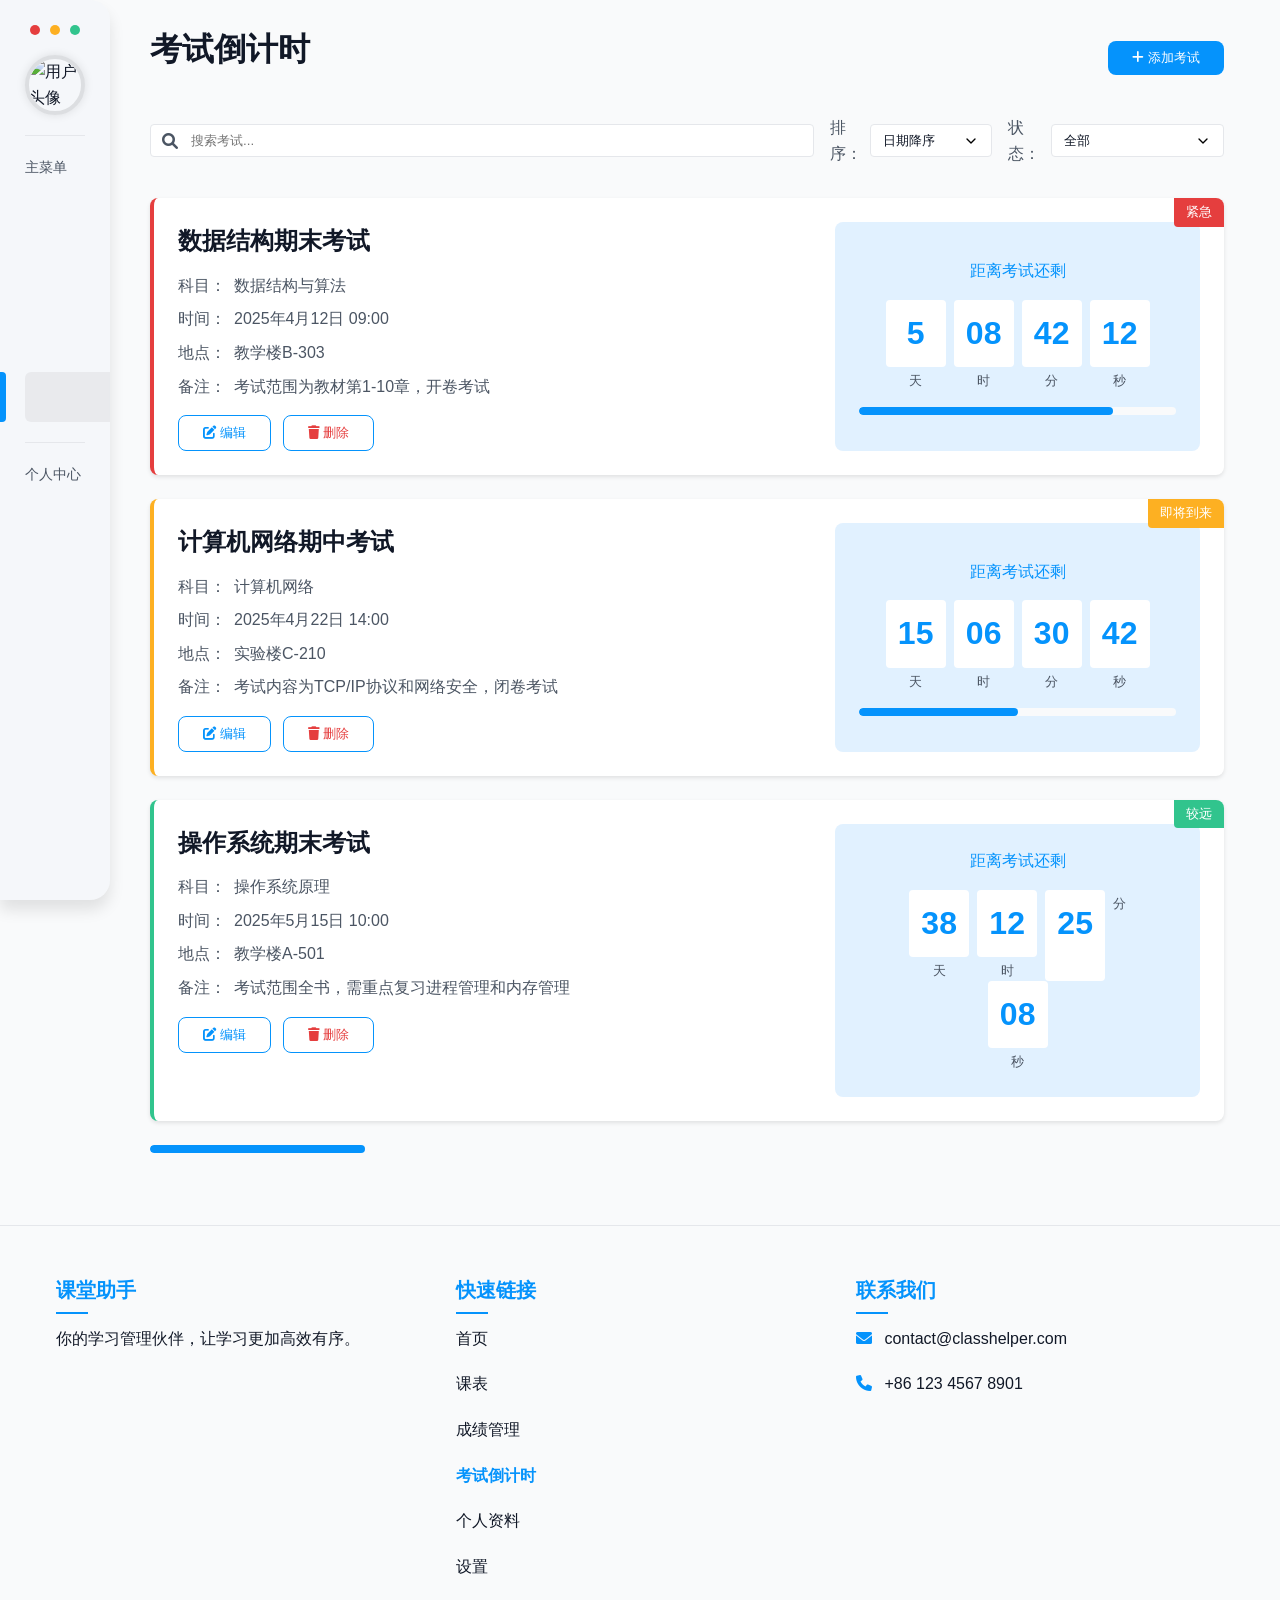
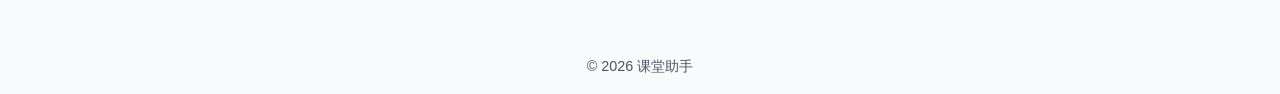
==== commit 386e7b9d: "拆分并模块化页脚样式和脚本，并在各页面中应用" ====
--- a/countdown.html
+++ b/countdown.html
@@ -6,6 +6,10 @@
     <title>考试倒计时 - 课堂助手</title>
     <link rel="stylesheet" href="css/styles.css" />
     <link rel="stylesheet" href="css/sidebar.css" />
+    <!-- 添加页脚样式 -->
+    <link rel="stylesheet" href="css/footer.css" />
+    <!-- 添加滚动动画样式 -->
+    <link rel="stylesheet" href="css/scrollAnimation.css" />
     <!-- 使用图标库 -->
     <link
       rel="stylesheet"
@@ -368,14 +372,14 @@
           align-items: center;
         "
       >
-        <h1 class="mb-3">考试倒计时</h1>
-        <button class="btn" id="add-exam-btn">
+        <h1 class="mb-3 animate-on-scroll fade-up">考试倒计时</h1>
+        <button class="btn animate-on-scroll fade-up" id="add-exam-btn">
           <i class="fas fa-plus"></i> 添加考试
         </button>
       </div>
 
       <!-- 筛选和排序 -->
-      <div class="filters">
+      <div class="filters animate-on-scroll fade-up">
         <div class="search-box">
           <i class="fas fa-search search-icon"></i>
           <input
@@ -408,7 +412,7 @@
       <!-- 考试倒计时列表 -->
       <div class="countdown-list" id="countdown-list">
         <!-- 紧急考试 -->
-        <div class="countdown-item urgent">
+        <div class="countdown-item urgent animate-on-scroll fade-up">
           <div class="status-badge status-urgent">紧急</div>
           <div class="countdown-main">
             <h3 class="countdown-title">数据结构期末考试</h3>
@@ -468,7 +472,7 @@
         </div>
 
         <!-- 即将到来的考试 -->
-        <div class="countdown-item upcoming">
+        <div class="countdown-item upcoming animate-on-scroll fade-up delay-100">
           <div class="status-badge status-upcoming">即将到来</div>
           <div class="countdown-main">
             <h3 class="countdown-title">计算机网络期中考试</h3>
@@ -528,7 +532,7 @@
         </div>
 
         <!-- 较远的考试 -->
-        <div class="countdown-item distant">
+        <div class="countdown-item distant animate-on-scroll fade-up delay-200">
           <div class="status-badge status-distant">较远</div>
           <div class="countdown-main">
             <h3 class="countdown-title">操作系统期末考试</h3>
@@ -572,8 +576,7 @@
                 <div class="countdown-value" id="hours-3">12</div>
                 <div class="countdown-unit-label">时</div>
               </div>
-              <div class="countdown-unit">
-                <div class="countdown-value" id="minutes-3">25</div>
+              <div class="countdown-value" id="minutes-3">25</div>
                 <div class="countdown-unit-label">分</div>
               </div>
               <div class="countdown-value" id="seconds-3">08</div>
@@ -587,7 +590,7 @@
         </div>
 
         <!-- 无考试时显示的空状态 -->
-        <div class="empty-state" id="empty-state" style="display: none">
+        <div class="empty-state animate-on-scroll fade-up" id="empty-state" style="display: none">
           <div class="empty-icon">
             <i class="fas fa-calendar-xmark"></i>
           </div>
@@ -667,43 +670,23 @@
       </div>
     </div>
 
-    <!-- 页脚 -->
-    <footer class="footer">
-      <div class="container">
-        <div class="footer-content">
-          <div class="footer-column">
-            <h3 class="footer-title">课堂助手</h3>
-            <p>你的学习管理伙伴，让学习更加高效有序。</p>
-          </div>
-          <div class="footer-column">
-            <h3 class="footer-title">快速链接</h3>
-            <ul class="footer-links">
-              <li><a href="index.html">首页</a></li>
-              <li><a href="schedule.html">课表</a></li>
-              <li><a href="grades.html">成绩管理</a></li>
-              <li><a href="countdown.html">考试倒计时</a></li>
-              <li><a href="profile.html">个人资料</a></li>
-              <li><a href="settings.html">设置</a></li>
-            </ul>
-          </div>
-          <div class="footer-column">
-            <h3 class="footer-title">联系我们</h3>
-            <ul class="footer-links">
-              <li><i class="fas fa-envelope"></i> contact@classhelper.com</li>
-              <li><i class="fas fa-phone"></i> +86 123 4567 8901</li>
-            </ul>
-          </div>
-        </div>
-        <div class="footer-bottom">
-          <p>&copy; 2025 课堂助手 版权所有</p>
-        </div>
-      </div>
-    </footer>
+    <!-- 页脚 - 简化为只保留容器 -->
+    <footer class="footer"></footer>
 
     <script src="js/main.js"></script>
     <script src="js/sidebar.js"></script>
+    <!-- 添加页脚脚本 -->
+    <script src="js/footer.js"></script>
+    <!-- 添加滚动动画脚本 -->
+    <script src="js/scrollAnimation.js"></script>
     <script>
       document.addEventListener("DOMContentLoaded", function () {
+        // 初始化滚动动画
+        initScrollAnimation('.animate-on-scroll', {
+          threshold: 0.1,
+          once: true
+        });
+        
         // 模拟考试数据
         const exams = [
           {
--- a/css/footer.css
+++ b/css/footer.css
@@ -0,0 +1,95 @@
+/* 页脚样式 */
+.footer {
+  background-color: var(--background-secondary);
+  color: var(--text-color);
+  padding: 3rem 0 1rem;
+  margin-top: 3rem;
+  border-top: 1px solid var(--border-color);
+}
+
+.footer-content {
+  display: grid;
+  grid-template-columns: repeat(auto-fit, minmax(200px, 1fr));
+  gap: 2rem;
+  margin-bottom: 2rem;
+}
+
+.footer-column {
+  display: flex;
+  flex-direction: column;
+}
+
+.footer-title {
+  font-size: 1.25rem;
+  font-weight: 600;
+  margin-bottom: 1.25rem;
+  color: var(--primary-color);
+  position: relative;
+}
+
+.footer-title:after {
+  content: '';
+  position: absolute;
+  left: 0;
+  bottom: -0.5rem;
+  width: 2rem;
+  height: 2px;
+  background-color: var(--primary-color);
+}
+
+.footer-links {
+  list-style: none;
+  padding: 0;
+  margin: 0;
+}
+
+.footer-links li {
+  margin-bottom: 0.75rem;
+}
+
+.footer-links a {
+  color: var(--text-color);
+  text-decoration: none;
+  transition: color 0.2s, transform 0.2s;
+  display: inline-flex;
+  align-items: center;
+}
+
+.footer-links a:hover {
+  color: var(--primary-color);
+  transform: translateX(5px);
+}
+
+.footer-links i {
+  margin-right: 0.5rem;
+  color: var(--primary-color);
+}
+
+.footer-bottom {
+  text-align: center;
+  padding-top: 2rem;
+  border-top: 1px solid var(--border-color-light);
+  color: var(--text-secondary);
+  font-size: 0.9rem;
+}
+
+/* 响应式调整 */
+@media (max-width: 768px) {
+  .footer {
+    padding: 2rem 0 1rem;
+  }
+  
+  .footer-content {
+    grid-template-columns: 1fr;
+    gap: 1.5rem;
+  }
+  
+  .footer-column {
+    text-align: center;
+  }
+  
+  .footer-title:after {
+    left: 50%;
+    transform: translateX(-50%);
+  }
+}
--- a/css/scrollAnimation.css
+++ b/css/scrollAnimation.css
@@ -0,0 +1,84 @@
+/**
+ * 课堂助手 - 滚动动画样式
+ */
+
+/* 基本的滚动动画元素样式 */
+.animate-on-scroll {
+  opacity: 0;
+  transform: scale(0.8) translateY(30px);
+  transition: all 0.6s ease-out;
+}
+
+/* 激活状态 */
+.animate-on-scroll.active {
+  opacity: 1;
+  transform: none;
+}
+
+/* 预设的不同动画效果变体 */
+
+/* 从下向上淡入 */
+.fade-up {
+  opacity: 0;
+  transform: translateY(30px);
+  transition: all 0.6s ease-out;
+}
+
+/* 从上向下淡入 */
+.fade-down {
+  opacity: 0;
+  transform: translateY(-30px);
+  transition: all 0.6s ease-out;
+}
+
+/* 从左向右淡入 */
+.fade-right {
+  opacity: 0;
+  transform: translateX(-30px);
+  transition: all 0.6s ease-out;
+}
+
+/* 从右向左淡入 */
+.fade-left {
+  opacity: 0;
+  transform: translateX(30px);
+  transition: all 0.6s ease-out;
+}
+
+/* 缩放淡入 */
+.zoom-in {
+  opacity: 0;
+  transform: scale(0.8);
+  transition: all 0.6s ease-out;
+}
+
+/* 激活状态对于所有动画效果都一样 */
+.fade-up.active,
+.fade-down.active,
+.fade-right.active,
+.fade-left.active,
+.zoom-in.active {
+  opacity: 1;
+  transform: none;
+}
+
+/* 延迟类，可以组合使用创建序列动画效果 */
+.delay-100 {
+  transition-delay: 0.1s;
+}
+
+.delay-200 {
+  transition-delay: 0.2s;
+}
+
+.delay-300 {
+  transition-delay: 0.3s;
+}
+
+.delay-400 {
+  transition-delay: 0.4s;
+}
+
+.delay-500 {
+  transition-delay: 0.5s;
+}
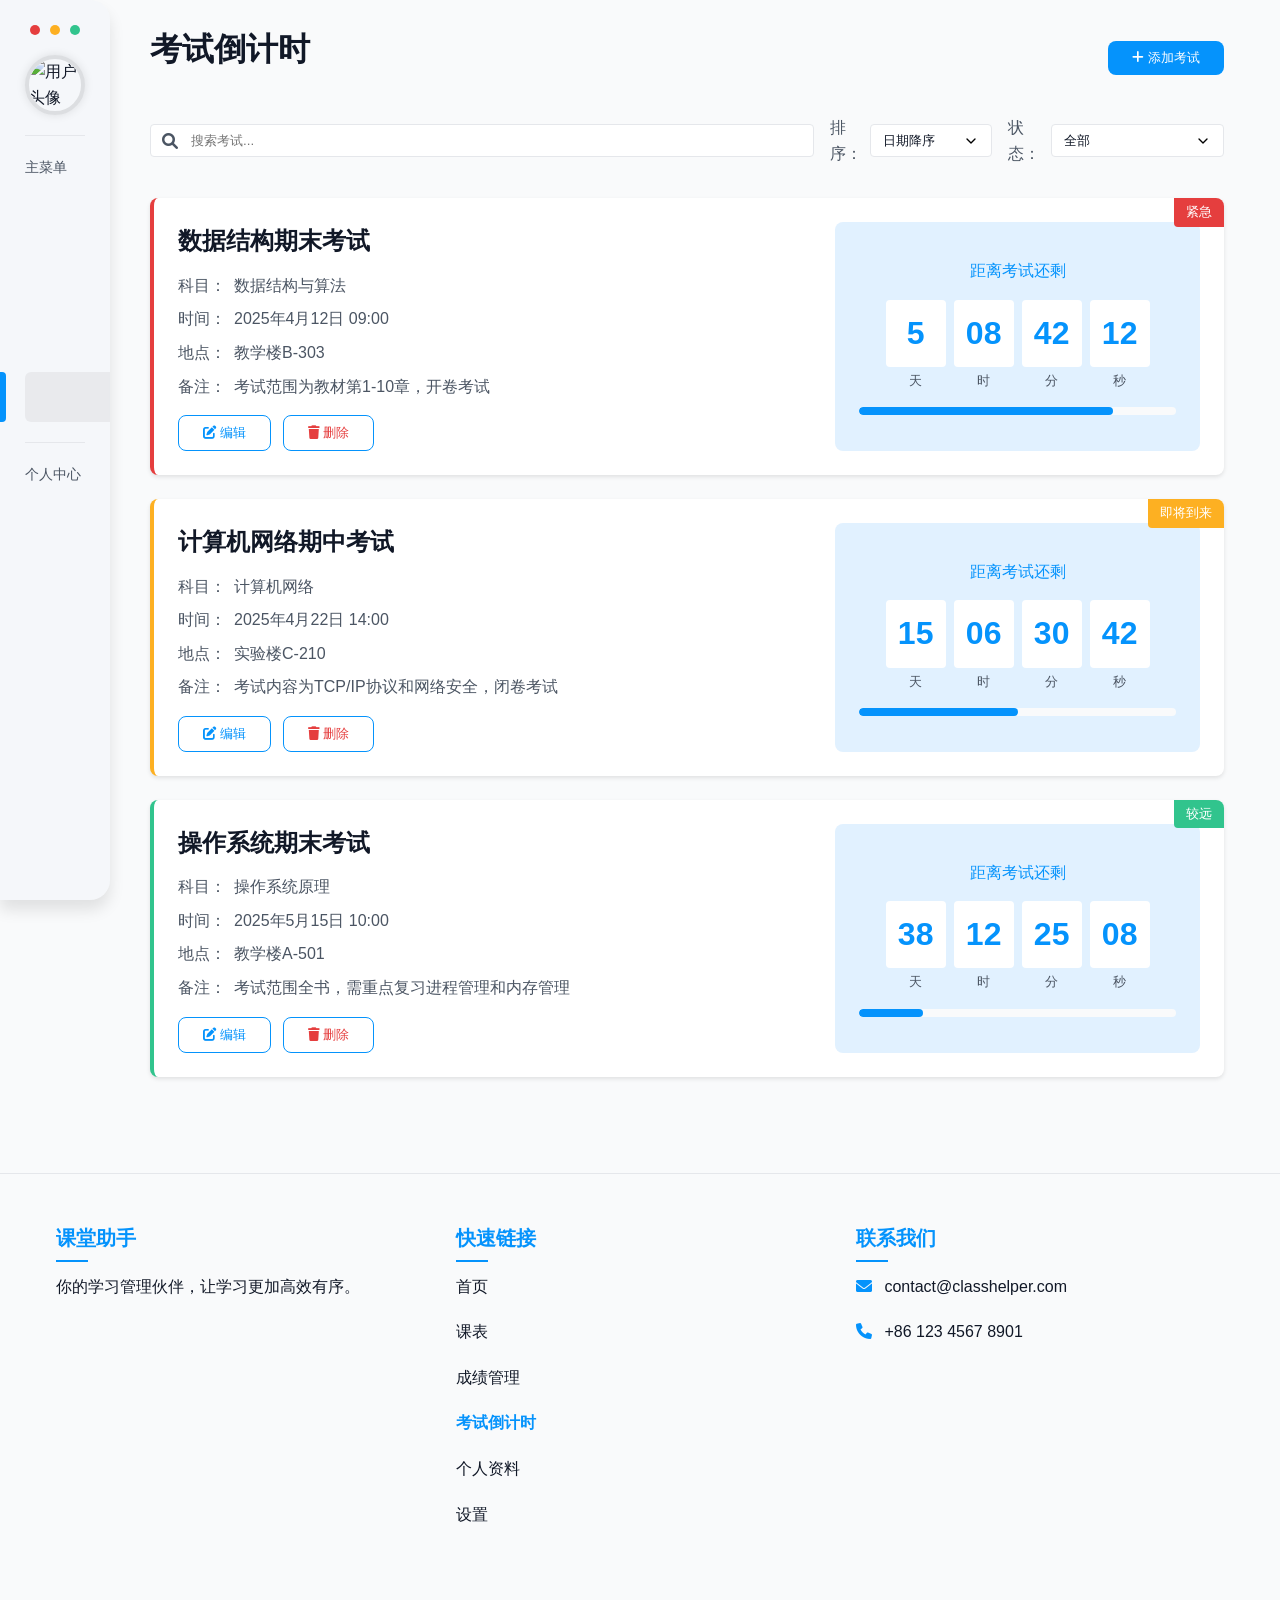
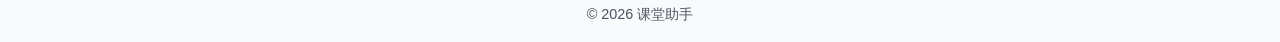
==== commit f1ab6ad2: "优化倒计时项的显示bug" ====
--- a/countdown.html
+++ b/countdown.html
@@ -472,7 +472,9 @@
         </div>
 
         <!-- 即将到来的考试 -->
-        <div class="countdown-item upcoming animate-on-scroll fade-up delay-100">
+        <div
+          class="countdown-item upcoming animate-on-scroll fade-up delay-100"
+        >
           <div class="status-badge status-upcoming">即将到来</div>
           <div class="countdown-main">
             <h3 class="countdown-title">计算机网络期中考试</h3>
@@ -576,10 +578,12 @@
                 <div class="countdown-value" id="hours-3">12</div>
                 <div class="countdown-unit-label">时</div>
               </div>
-              <div class="countdown-value" id="minutes-3">25</div>
+              <div class="countdown-unit">
+                <div class="countdown-value" id="minutes-3">25</div>
                 <div class="countdown-unit-label">分</div>
               </div>
-              <div class="countdown-value" id="seconds-3">08</div>
+              <div class="countdown-unit">
+                <div class="countdown-value" id="seconds-3">08</div>
                 <div class="countdown-unit-label">秒</div>
               </div>
             </div>
@@ -590,7 +594,11 @@
         </div>
 
         <!-- 无考试时显示的空状态 -->
-        <div class="empty-state animate-on-scroll fade-up" id="empty-state" style="display: none">
+        <div
+          class="empty-state animate-on-scroll fade-up"
+          id="empty-state"
+          style="display: none"
+        >
           <div class="empty-icon">
             <i class="fas fa-calendar-xmark"></i>
           </div>
@@ -682,11 +690,11 @@
     <script>
       document.addEventListener("DOMContentLoaded", function () {
         // 初始化滚动动画
-        initScrollAnimation('.animate-on-scroll', {
+        initScrollAnimation(".animate-on-scroll", {
           threshold: 0.1,
-          once: true
+          once: true,
         });
-        
+
         // 模拟考试数据
         const exams = [
           {
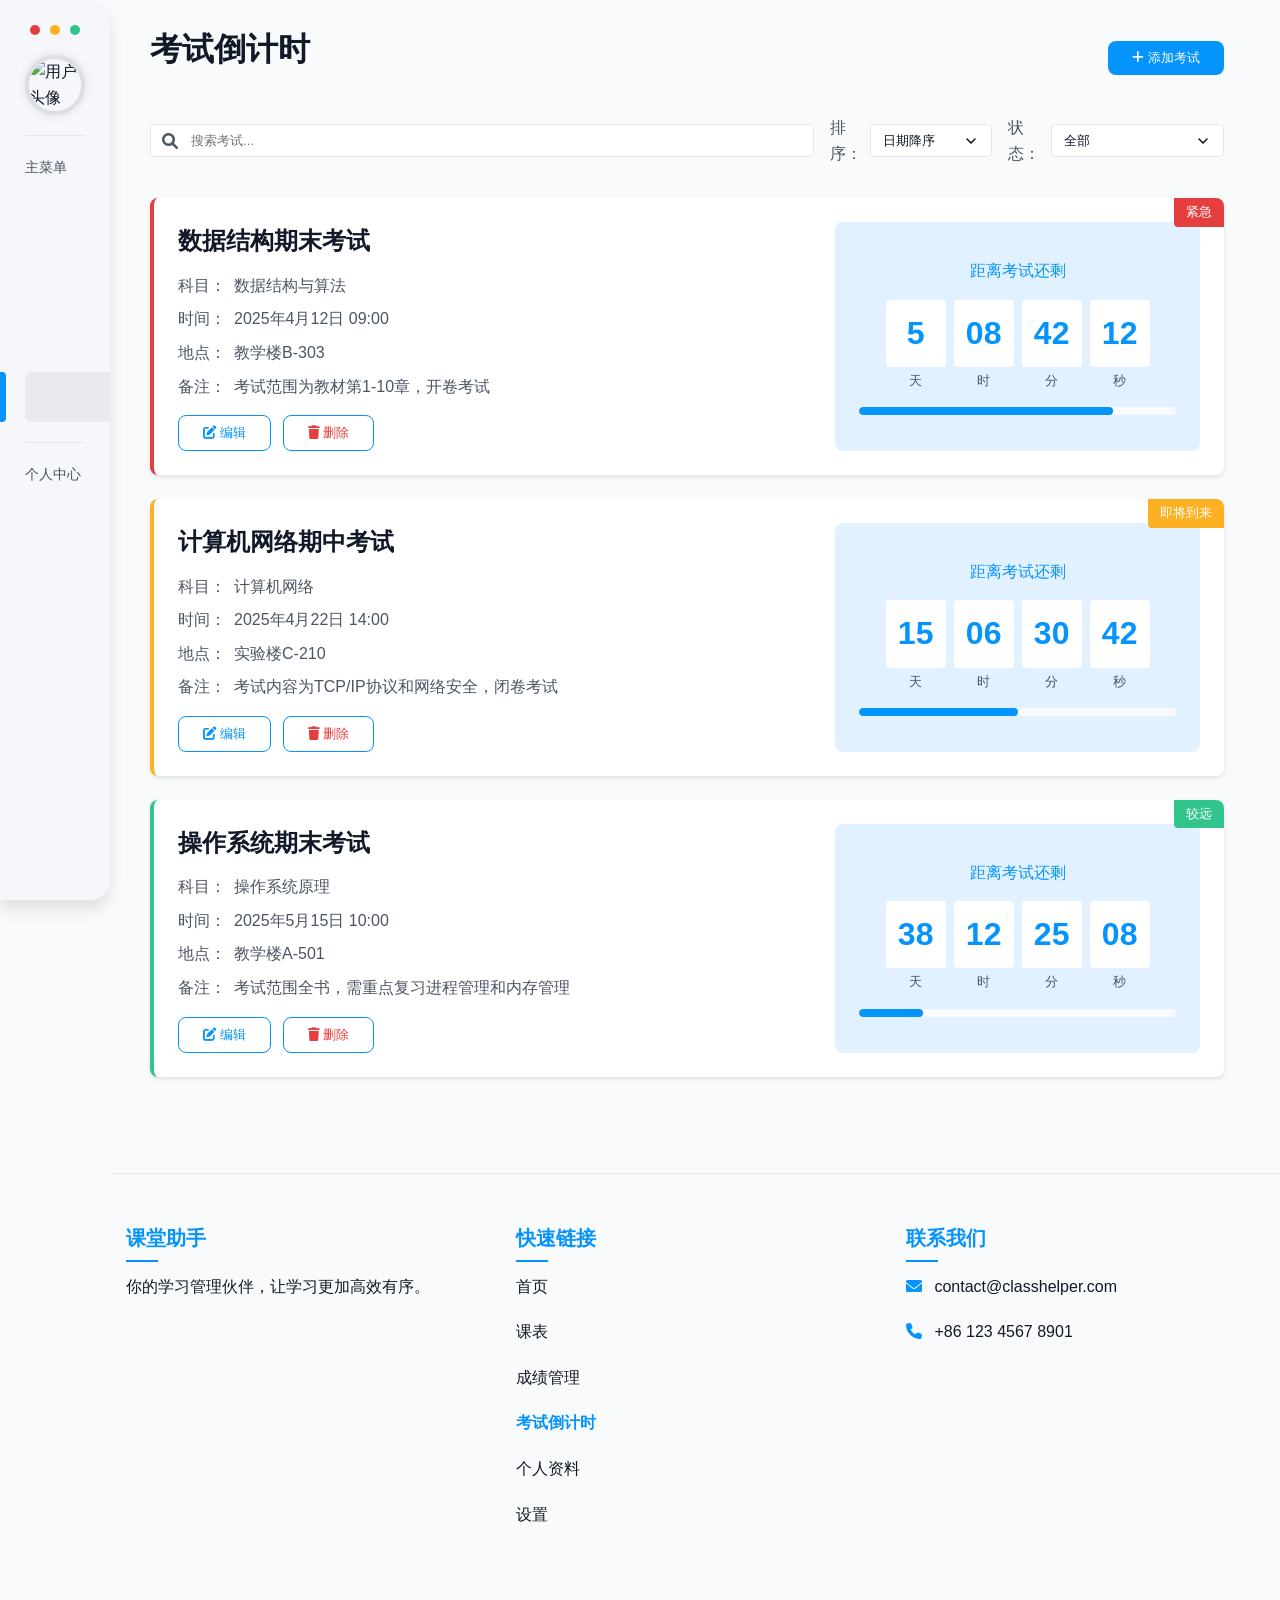
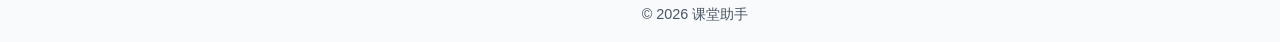
==== commit 191c8ba5: "将侧边栏导航作为独立模块" ====
--- a/countdown.html
+++ b/countdown.html
@@ -257,103 +257,8 @@
     </style>
   </head>
   <body>
-    <!-- 侧边栏导航 -->
-    <aside class="sidebar">
-      <!-- 按钮组 -->
-      <div class="sidebar-btn">
-        <div class="sidebar-btn-item"></div>
-        <div class="sidebar-btn-item"></div>
-        <div class="sidebar-btn-item"></div>
-      </div>
-
-      <!-- 用户资料 -->
-      <div class="sidebar-profile">
-        <div class="sidebar-profile-img">
-          <img
-            src="https://randomuser.me/api/portraits/men/32.jpg"
-            alt="用户头像"
-          />
-        </div>
-        <div class="sidebar-profile-text">
-          <p>欢迎使用</p>
-          <h2>课堂助手</h2>
-        </div>
-      </div>
-
-      <div class="sidebar-line"></div>
-
-      <!-- 主菜单 -->
-      <div class="sidebar-title">
-        <p>主菜单</p>
-      </div>
-
-      <div class="sidebar-menu">
-        <div class="sidebar-item" data-href="index.html">
-          <div class="sidebar-light"></div>
-          <div class="sidebar-icon-left"><i class="ri-home-line"></i></div>
-          <div class="sidebar-text">首页</div>
-          <div class="sidebar-icon-right">
-            <i class="ri-dashboard-line"></i>
-          </div>
-        </div>
-
-        <div class="sidebar-item" data-href="schedule.html">
-          <div class="sidebar-light"></div>
-          <div class="sidebar-icon-left"><i class="ri-calendar-line"></i></div>
-          <div class="sidebar-text">课表</div>
-          <div class="sidebar-icon-right">
-            <i class="ri-arrow-right-s-line"></i>
-          </div>
-        </div>
-
-        <div class="sidebar-item" data-href="grades.html">
-          <div class="sidebar-light"></div>
-          <div class="sidebar-icon-left"><i class="ri-bar-chart-line"></i></div>
-          <div class="sidebar-text">成绩管理</div>
-          <div class="sidebar-icon-right">
-            <i class="ri-arrow-right-s-line"></i>
-          </div>
-        </div>
-
-        <div class="sidebar-item active" data-href="countdown.html">
-          <div class="sidebar-light"></div>
-          <div class="sidebar-icon-left"><i class="ri-time-line"></i></div>
-          <div class="sidebar-text">考试倒计时</div>
-          <div class="sidebar-icon-right">
-            <i class="ri-arrow-right-s-line"></i>
-          </div>
-        </div>
-      </div>
-
-      <div class="sidebar-line"></div>
-
-      <!-- 个人中心 -->
-      <div class="sidebar-title">
-        <p>个人中心</p>
-      </div>
-
-      <div class="sidebar-menu">
-        <div class="sidebar-item" data-href="profile.html">
-          <div class="sidebar-light"></div>
-          <div class="sidebar-icon-left"><i class="ri-user-line"></i></div>
-          <div class="sidebar-text">个人资料</div>
-          <div class="sidebar-icon-right">
-            <i class="ri-arrow-right-s-line"></i>
-          </div>
-        </div>
-
-        <div class="sidebar-item" data-href="settings.html">
-          <div class="sidebar-light"></div>
-          <div class="sidebar-icon-left">
-            <i class="ri-settings-3-line"></i>
-          </div>
-          <div class="sidebar-text">设置</div>
-          <div class="sidebar-icon-right">
-            <i class="ri-settings-3-line"></i>
-          </div>
-        </div>
-      </div>
-    </aside>
+    <!-- 侧边栏导航 - 只保留容器元素 -->
+    <aside class="sidebar"></aside>
 
     <!-- 移动端菜单切换按钮 -->
     <div class="sidebar-toggle">
--- a/css/sidebar.css
+++ b/css/sidebar.css
@@ -259,10 +259,11 @@
     transition: padding 0.4s ease-in-out;
 }
 
-/* 确保页脚也有相同的左侧内边距 */
+/* 确保页脚也有相同的左侧内边距，与侧边栏宽度匹配 */
 .footer {
-    padding-left: 110px;
-    transition: padding 0.4s ease-in-out;
+    margin-left: 110px;
+    width: calc(100% - 110px);
+    transition: all 0.4s ease-in-out;
 }
 
 /* 响应式设计 */
@@ -281,9 +282,10 @@
         padding-left: 0;
     }
     
-    /* 在移动端视图中移除页脚的左侧内边距 */
+    /* 在移动端视图中移除页脚的边距，让它占据全宽 */
     .footer {
-        padding-left: 0;
+        margin-left: 0;
+        width: 100%;
     }
     
     .sidebar-text {
@@ -333,4 +335,23 @@
     .sidebar-overlay.active {
         display: block;
     }
+}
+
+/* 添加中等尺寸屏幕的特殊处理 */
+@media (min-width: 769px) and (max-width: 1024px) {
+    /* 在这个尺寸下，侧边栏悬停时页脚也要相应调整 */
+    .sidebar:hover ~ .footer,
+    .sidebar:hover ~ main .footer {
+        margin-left: 280px;
+        width: calc(100% - 280px);
+    }
+}
+
+/* 当侧边栏展开时，确保页脚不会被覆盖 */
+@media (min-width: 769px) {
+    .sidebar:hover ~ .footer,
+    .sidebar:hover ~ main .footer {
+        margin-left: 280px;
+        width: calc(100% - 280px);
+    }
 }
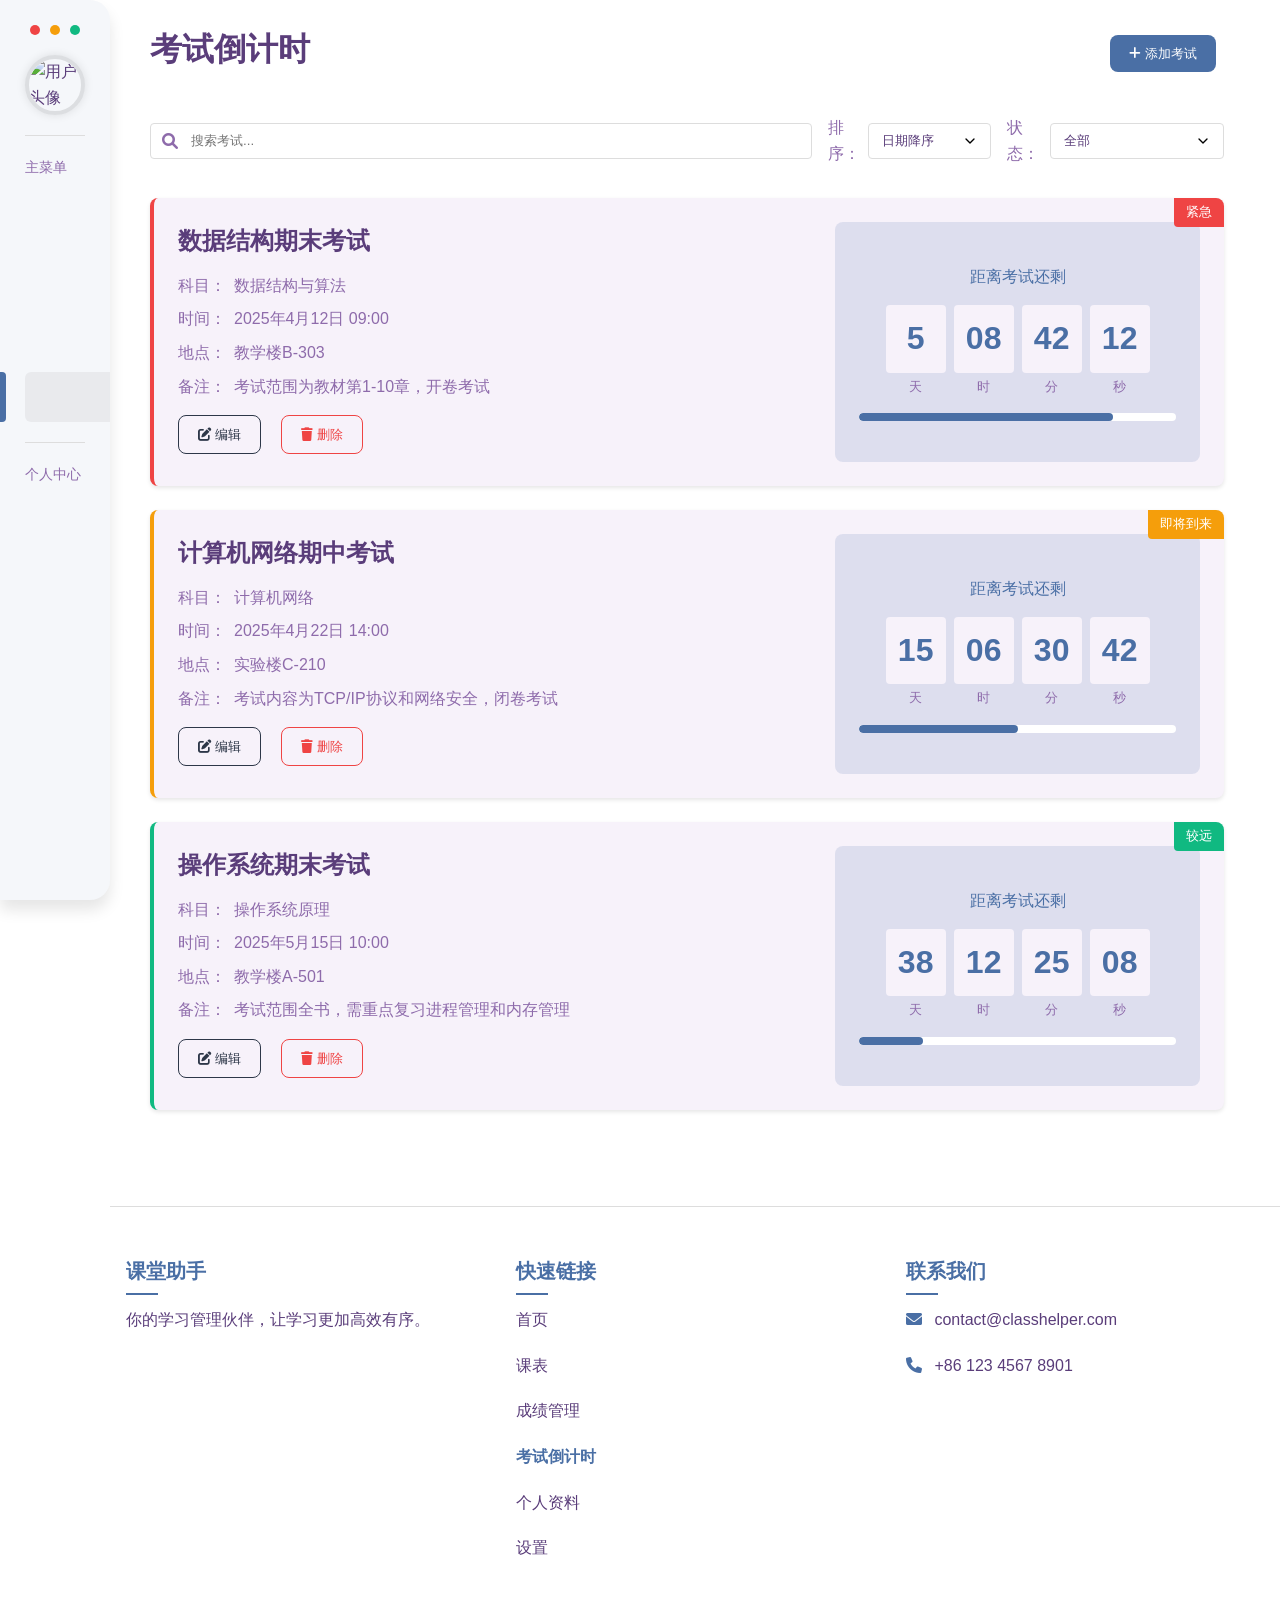
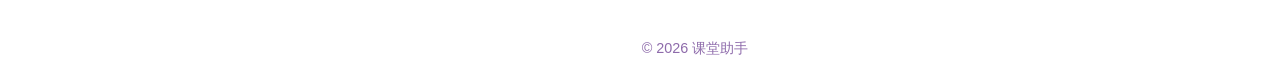
==== commit a0929d3f: "所有页面均可兼容主题切换" ====
--- a/countdown.html
+++ b/countdown.html
@@ -7,9 +7,10 @@
     <link rel="stylesheet" href="css/styles.css" />
     <link rel="stylesheet" href="css/sidebar.css" />
     <!-- 添加页脚样式 -->
-    <link rel="stylesheet" href="css/footer.css" />
-    <!-- 添加滚动动画样式 -->
+    <link rel="stylesheet" href="css/footer.css" />    <!-- 添加滚动动画样式 -->
     <link rel="stylesheet" href="css/scrollAnimation.css" />
+    <!-- 添加主题样式 -->
+    <link rel="stylesheet" href="css/themes/themes.css" />
     <!-- 使用图标库 -->
     <link
       rel="stylesheet"
@@ -584,14 +585,14 @@
     </div>
 
     <!-- 页脚 - 简化为只保留容器 -->
-    <footer class="footer"></footer>
-
-    <script src="js/main.js"></script>
+    <footer class="footer"></footer>    <script src="js/main.js"></script>
     <script src="js/sidebar.js"></script>
     <!-- 添加页脚脚本 -->
     <script src="js/footer.js"></script>
     <!-- 添加滚动动画脚本 -->
     <script src="js/scrollAnimation.js"></script>
+    <!-- 添加主题管理脚本 -->
+    <script src="js/themes.js"></script>
     <script>
       document.addEventListener("DOMContentLoaded", function () {
         // 初始化滚动动画
--- a/css/themes/themes.css
+++ b/css/themes/themes.css
@@ -0,0 +1,522 @@
+/**
+ * 课堂助手 - 扩展主题系统
+ * 基于测试色彩搭配文件中的组合渐变效果扩展主题选项
+ */
+
+/* 主题渐变变量 */
+:root {
+  /* 背景色 */
+  --background-color: #f7f2fa;
+  --background-secondary: #ffffff;
+  
+  /* 文本颜色 */
+  --text-color: #333333;
+  --text-secondary: #666666;
+  
+  /* 边框颜色 */
+  --border-color: #dddddd;
+  
+  /* 阴影 */
+  --shadow: 0 2px 4px rgba(0, 0, 0, 0.1);
+  --shadow-md: 0 4px 6px rgba(0, 0, 0, 0.1);
+  --shadow-lg: 0 10px 15px rgba(0, 0, 0, 0.1);
+  
+  /* 边框圆角 */
+  --border-radius: 8px;
+  --border-radius-sm: 4px;
+  
+  /* 状态颜色 */
+  --primary-color: #4a6fa5;
+  --primary-light: rgba(74, 111, 165, 0.15);
+  --success-color: #10b981;
+  --warning-color: #f59e0b;
+  --danger-color: #ef4444;
+  
+  /* UI元素颜色 */
+  --button-primary: var(--primary-color);
+  --button-text: white;
+  --button-outline-color: var(--text-color);
+  --tooltip-background: #2d3748;
+  --tooltip-text: white;
+  --card-header-bg: rgba(45, 55, 72, 0.1);
+  --text-backdrop-bg: rgba(45, 55, 72, 0.1);
+  --nav-active-bg: rgba(45, 55, 72, 0.2);
+  --tag-bg: rgba(45, 55, 72, 0.1);
+  --tag-border: rgba(45, 55, 72, 0.2);
+}
+
+/* 渐变主题定义 */
+
+/* 1. 经典蓝粉渐变 (原始) */
+[data-theme="classic-blue-pink"] {
+  --gradient-primary: linear-gradient(to right, #91defe, #f9bccc);
+  --gradient-primary-hover: linear-gradient(to right, #7ed0f8, #f7a8bd);
+  --gradient-start: #91defe;
+  --gradient-end: #f9bccc;
+  --gradient-start-rgb: 145, 222, 254;
+  --gradient-end-rgb: 249, 188, 204;
+  
+  --background-color: #f7f2fa;
+  --background-secondary: #ffffff;
+  
+  --text-color: #5a3d7a;
+  --text-secondary: #8e6bab;
+  
+  --border-color: #dddddd;
+  
+  /* UI元素颜色 */
+  --primary-color: #4a6fa5;
+  --primary-light: rgba(74, 111, 165, 0.15);
+  --button-primary: #4a6fa5;
+  --button-text: white;
+  --button-outline-color: #2d3748;
+  --tooltip-background: #2d3748;
+  --tooltip-text: white;
+  --card-header-bg: rgba(45, 55, 72, 0.1);
+  --text-backdrop-bg: rgba(45, 55, 72, 0.1);
+  --nav-active-bg: rgba(45, 55, 72, 0.2);
+  --tag-bg: rgba(45, 55, 72, 0.1);
+  --tag-border: rgba(45, 55, 72, 0.2);
+}
+
+/* 2. 薄荷紫渐变 */
+[data-theme="mint-purple"] {
+  --gradient-primary: linear-gradient(to right, #a0e8e0, #d4bbfc);
+  --gradient-primary-hover: linear-gradient(to right, #8fdfd6, #c9a9fa);
+  --gradient-start: #a0e8e0;
+  --gradient-end: #d4bbfc;
+  --gradient-start-rgb: 160, 232, 224;
+  --gradient-end-rgb: 212, 187, 252;
+  
+  --background-color: #f5fbfa;
+  --background-secondary: #ffffff;
+  
+  --text-color: #4a5568;
+  --text-secondary: #718096;
+  
+  --border-color: #e2f0ee;
+  
+  /* UI元素颜色 */
+  --primary-color: #6b46c1;
+  --primary-light: rgba(107, 70, 193, 0.15);
+  --button-primary: #6b46c1;
+  --button-text: white;
+  --button-outline-color: #4a5568;
+  --tooltip-background: #2a4365;
+  --tooltip-text: white;
+  --card-header-bg: rgba(107, 70, 193, 0.1);
+  --text-backdrop-bg: rgba(74, 85, 104, 0.08);
+  --nav-active-bg: rgba(107, 70, 193, 0.15);
+  --tag-bg: rgba(74, 85, 104, 0.08);
+  --tag-border: rgba(74, 85, 104, 0.15);
+}
+
+/* 3. 蜜桃珊瑚渐变 */
+[data-theme="peach-coral"] {
+  --gradient-primary: linear-gradient(to right, #ffd7e8, #ffb7c5);
+  --gradient-primary-hover: linear-gradient(to right, #ffc7df, #ff9fb3);
+  --gradient-start: #ffd7e8;
+  --gradient-end: #ffb7c5;
+  --gradient-start-rgb: 255, 215, 232;
+  --gradient-end-rgb: 255, 183, 197;
+  
+  --background-color: #fff8f8;
+  --background-secondary: #fffafb;
+  
+  --text-color: #754b4b;
+  --text-secondary: #a87e7e;
+  
+  --border-color: #ffdeeb;
+  
+  /* UI元素颜色 */
+  --primary-color: #c53030;
+  --primary-light: rgba(197, 48, 48, 0.15);
+  --button-primary: #c53030;
+  --button-text: white;
+  --button-outline-color: #754b4b;
+  --tooltip-background: #742a2a;
+  --tooltip-text: white;
+  --card-header-bg: rgba(197, 48, 48, 0.1);
+  --text-backdrop-bg: rgba(117, 75, 75, 0.08);
+  --nav-active-bg: rgba(197, 48, 48, 0.15);
+  --tag-bg: rgba(117, 75, 75, 0.08);
+  --tag-border: rgba(117, 75, 75, 0.15);
+}
+
+/* 4. 绿蓝渐变 */
+[data-theme="green-blue"] {
+  --gradient-primary: linear-gradient(to right, #d2e8c8, #b5d8ff);
+  --gradient-primary-hover: linear-gradient(to right, #c5e2b7, #a1cdff);
+  --gradient-start: #d2e8c8;
+  --gradient-end: #b5d8ff;
+  --gradient-start-rgb: 210, 232, 200;
+  --gradient-end-rgb: 181, 216, 255;
+  
+  --background-color: #f7faff;
+  --background-secondary: #ffffff;
+  
+  --text-color: #2c5282;
+  --text-secondary: #4a69a5;
+  
+  --border-color: #d8e4ff;
+  
+  /* UI元素颜色 */
+  --primary-color: #3182ce;
+  --primary-light: rgba(49, 130, 206, 0.15);
+  --button-primary: #3182ce;
+  --button-text: white;
+  --button-outline-color: #2c5282;
+  --tooltip-background: #1e40af;
+  --tooltip-text: white;
+  --card-header-bg: rgba(49, 130, 206, 0.1);
+  --text-backdrop-bg: rgba(44, 82, 130, 0.08);
+  --nav-active-bg: rgba(49, 130, 206, 0.15);
+  --tag-bg: rgba(44, 82, 130, 0.08);
+  --tag-border: rgba(44, 82, 130, 0.15);
+}
+
+/* 5. 薰衣草奶油渐变 */
+[data-theme="lavender-cream"] {
+  --gradient-primary: linear-gradient(to right, #e6c6ff, #fff2d7);
+  --gradient-primary-hover: linear-gradient(to right, #deb6fa, #ffe9c0);
+  --gradient-start: #e6c6ff;
+  --gradient-end: #fff2d7;
+  --gradient-start-rgb: 230, 198, 255;
+  --gradient-end-rgb: 255, 242, 215;
+  
+  --background-color: #faf5ff;
+  --background-secondary: #ffffff;
+  
+  --text-color: #5a4a2d;
+  --text-secondary: #7d6c47;
+  
+  --border-color: #e8d7fc;
+  
+  /* UI元素颜色 */
+  --primary-color: #805ad5;
+  --primary-light: rgba(128, 90, 213, 0.15);
+  --button-primary: #805ad5;
+  --button-text: white;
+  --button-outline-color: #5a4a2d;
+  --tooltip-background: #5a4a2d;
+  --tooltip-text: white;
+  --card-header-bg: rgba(128, 90, 213, 0.1);
+  --text-backdrop-bg: rgba(90, 74, 45, 0.08);
+  --nav-active-bg: rgba(128, 90, 213, 0.15);
+  --tag-bg: rgba(90, 74, 45, 0.08);
+  --tag-border: rgba(90, 74, 45, 0.15);
+}
+
+/* 6. 蓝紫渐变 */
+[data-theme="blue-violet"] {
+  --gradient-primary: linear-gradient(to right, #b5d8ff, #d4bbfc);
+  --gradient-primary-hover: linear-gradient(to right, #9ccaff, #c8a8fa);
+  --gradient-start: #b5d8ff;
+  --gradient-end: #d4bbfc;
+  --gradient-start-rgb: 181, 216, 255;
+  --gradient-end-rgb: 212, 187, 252;
+  
+  --background-color: #f5f7ff;
+  --background-secondary: #ffffff;
+  
+  --text-color: #4c3d82;
+  --text-secondary: #6b5caa;
+  
+  --border-color: #d2d5fc;
+  
+  /* UI元素颜色 */
+  --primary-color: #6d28d9;
+  --primary-light: rgba(109, 40, 217, 0.15);
+  --button-primary: #6d28d9;
+  --button-text: white;
+  --button-outline-color: #4c3d82;
+  --tooltip-background: #1e293b;
+  --tooltip-text: white;
+  --card-header-bg: rgba(109, 40, 217, 0.1);
+  --text-backdrop-bg: rgba(76, 61, 130, 0.08);
+  --nav-active-bg: rgba(109, 40, 217, 0.15);
+  --tag-bg: rgba(76, 61, 130, 0.08);
+  --tag-border: rgba(76, 61, 130, 0.15);
+}
+
+/* 7. 珊瑚薄荷渐变 */
+[data-theme="coral-mint"] {
+  --gradient-primary: linear-gradient(to right, #ffb7c5, #a0e8e0);
+  --gradient-primary-hover: linear-gradient(to right, #ffa3b6, #8fdfd6);
+  --gradient-start: #ffb7c5;
+  --gradient-end: #a0e8e0;
+  --gradient-start-rgb: 255, 183, 197;
+  --gradient-end-rgb: 160, 232, 224;
+  
+  --background-color: #f8fffc;
+  --background-secondary: #ffffff;
+  
+  --text-color: #3c5d58;
+  --text-secondary: #5c837e;
+  
+  --border-color: #d9f5f1;
+  
+  /* UI元素颜色 */
+  --primary-color: #0d9488;
+  --primary-light: rgba(13, 148, 136, 0.15);
+  --button-primary: #0d9488;
+  --button-text: white;
+  --button-outline-color: #3c5d58;
+  --tooltip-background: #134e4a;
+  --tooltip-text: white;
+  --card-header-bg: rgba(13, 148, 136, 0.1);
+  --text-backdrop-bg: rgba(60, 93, 88, 0.08);
+  --nav-active-bg: rgba(13, 148, 136, 0.15);
+  --tag-bg: rgba(60, 93, 88, 0.08);
+  --tag-border: rgba(60, 93, 88, 0.15);
+}
+
+/* 8. 夕阳渐变 */
+[data-theme="sunset"] {
+  --gradient-primary: linear-gradient(to right, #f9bccc, #fff2d7);
+  --gradient-primary-hover: linear-gradient(to right, #f7a8bd, #ffe9c0);
+  --gradient-start: #f9bccc;
+  --gradient-end: #fff2d7;
+  --gradient-start-rgb: 249, 188, 204;
+  --gradient-end-rgb: 255, 242, 215;
+  
+  --background-color: #fffaf2;
+  --background-secondary: #ffffff;
+  
+  --text-color: #7a5a3d;
+  --text-secondary: #ab8e6b;
+  
+  --border-color: #fbe2d8;
+  
+  /* UI元素颜色 */
+  --primary-color: #c27803;
+  --primary-light: rgba(194, 120, 3, 0.15);
+  --button-primary: #c27803;
+  --button-text: white;
+  --button-outline-color: #7a5a3d;
+  --tooltip-background: #7a5a3d;
+  --tooltip-text: white;
+  --card-header-bg: rgba(194, 120, 3, 0.1);
+  --text-backdrop-bg: rgba(122, 90, 61, 0.08);
+  --nav-active-bg: rgba(194, 120, 3, 0.15);
+  --tag-bg: rgba(122, 90, 61, 0.08);
+  --tag-border: rgba(122, 90, 61, 0.15);
+}
+
+/* 深色模式适配 */
+[data-theme="dark"] {
+  --gradient-primary: linear-gradient(to right, #4a7b9b, #7a4a6b);
+  --gradient-primary-hover: linear-gradient(to right, #3c6a87, #6a3957);
+  --gradient-start: #4a7b9b;
+  --gradient-end: #7a4a6b;
+  --gradient-start-rgb: 74, 123, 155;
+  --gradient-end-rgb: 122, 74, 107;
+  
+  --background-color: #1a1a2e;
+  --background-secondary: #16213e;
+  
+  --text-color: #e6e6fa;
+  --text-secondary: #b0b0cc;
+  
+  --border-color: #2a2a4a;
+  
+  --shadow: 0 2px 4px rgba(0, 0, 0, 0.3);
+  --shadow-md: 0 4px 6px rgba(0, 0, 0, 0.4);
+  --shadow-lg: 0 10px 15px rgba(0, 0, 0, 0.5);
+  
+  /* UI元素颜色 */
+  --primary-color: #3b82f6;
+  --primary-light: rgba(59, 130, 246, 0.15);
+  --button-primary: #3b82f6;
+  --button-text: #e6e6fa;
+  --button-outline-color: #e6e6fa;
+  --tooltip-background: #0f172a;
+  --tooltip-text: white;
+  --card-header-bg: rgba(255, 255, 255, 0.05);
+  --text-backdrop-bg: rgba(0, 0, 0, 0.3);
+  --nav-active-bg: rgba(255, 255, 255, 0.1);
+  --tag-bg: rgba(255, 255, 255, 0.08);
+  --tag-border: rgba(255, 255, 255, 0.15);
+}
+
+/* 主题预览样式 */
+.theme-preview-container {
+  display: grid;
+  grid-template-columns: repeat(auto-fill, minmax(140px, 1fr));
+  gap: 1rem;
+  margin-top: 1rem;
+}
+
+.theme-preview {
+  border-radius: var(--border-radius);
+  overflow: hidden;
+  box-shadow: var(--shadow);
+  cursor: pointer;
+  transition: transform 0.3s, box-shadow 0.3s;
+  position: relative;
+}
+
+.theme-preview:hover {
+  transform: translateY(-3px);
+  box-shadow: var(--shadow-md);
+}
+
+.theme-preview.active {
+  border: 2px solid var(--gradient-start);
+}
+
+.theme-preview-top {
+  height: 50px;
+  background-image: var(--gradient-primary);
+}
+
+.theme-preview-bottom {
+  height: 30px;
+  background-color: var(--background-secondary);
+  display: flex;
+  align-items: center;
+  justify-content: center;
+}
+
+.theme-preview-name {
+  font-size: 0.75rem;
+  color: var(--text-color);
+}
+
+/* 统一的UI元素样式 */
+
+/* 按钮样式 */
+.btn {
+  display: inline-block;
+  padding: 0.6rem 1.2rem;
+  border-radius: var(--border-radius);
+  font-weight: 500;
+  text-align: center;
+  cursor: pointer;
+  border: none;
+  margin-right: 0.5rem;
+  margin-bottom: 0.5rem;
+  transition: all 0.2s ease;
+  background-color: var(--button-primary);
+  color: var(--button-text);
+}
+
+.btn-outline {
+  background-color: transparent;
+  border: 1px solid currentColor;
+  color: var(--button-outline-color);
+}
+
+.btn-success {
+  background-color: var(--success-color);
+  color: white;
+}
+
+.btn-warning {
+  background-color: var(--warning-color);
+  color: white;
+}
+
+.btn-danger {
+  background-color: var(--danger-color);
+  color: white;
+}
+
+/* 卡片样式 */
+.card {
+  border-radius: var(--border-radius);
+  overflow: hidden;
+  background-color: var(--background-color);
+  box-shadow: var(--shadow);
+}
+
+.card-header {
+  padding: 1rem;
+  font-weight: 600;
+  background-color: var(--card-header-bg);
+}
+
+.card-body {
+  padding: 1rem;
+}
+
+/* 表单元素 */
+.form-input, .form-control {
+  display: block;
+  width: 100%;
+  padding: 0.6rem 0.8rem;
+  border-radius: var(--border-radius-sm);
+  background-color: var(--background-secondary);
+  border: 1px solid var(--border-color);
+  color: var(--text-color);
+  font-family: inherit;
+  transition: border-color 0.2s;
+}
+
+.form-input:focus, .form-control:focus {
+  outline: none;
+  border-color: var(--primary-color);
+  box-shadow: 0 0 0 2px var(--primary-light);
+}
+
+.form-label {
+  display: block;
+  margin-bottom: 0.5rem;
+  font-weight: 500;
+  color: var(--text-color);
+}
+
+/* 工具提示 */
+.tooltip {
+  background-color: var(--tooltip-background);
+  color: var(--tooltip-text);
+}
+
+/* 导航菜单 */
+.nav-active {
+  background-color: var(--nav-active-bg);
+}
+
+/* 标签 */
+.tag {
+  background-color: var(--tag-bg);
+  border: 1px solid var(--tag-border);
+  color: var(--text-color);
+}
+
+/* 文字背景 */
+.text-backdrop {
+  background-color: var(--text-backdrop-bg);
+}
+
+/* 通知样式 */
+.notification {
+  background-color: var(--background-secondary);
+  color: var(--text-color);
+  border-left: 4px solid var(--primary-color);
+}
+
+.notification.success {
+  border-color: var(--success-color);
+}
+
+.notification.warning {
+  border-color: var(--warning-color);
+}
+
+.notification.error {
+  border-color: var(--danger-color);
+}
+
+/* 响应式调整 */
+@media (max-width: 768px) {
+  .theme-preview-container {
+    grid-template-columns: repeat(3, 1fr);
+  }
+}
+
+@media (max-width: 576px) {
+  .theme-preview-container {
+    grid-template-columns: repeat(2, 1fr);
+  }
+}
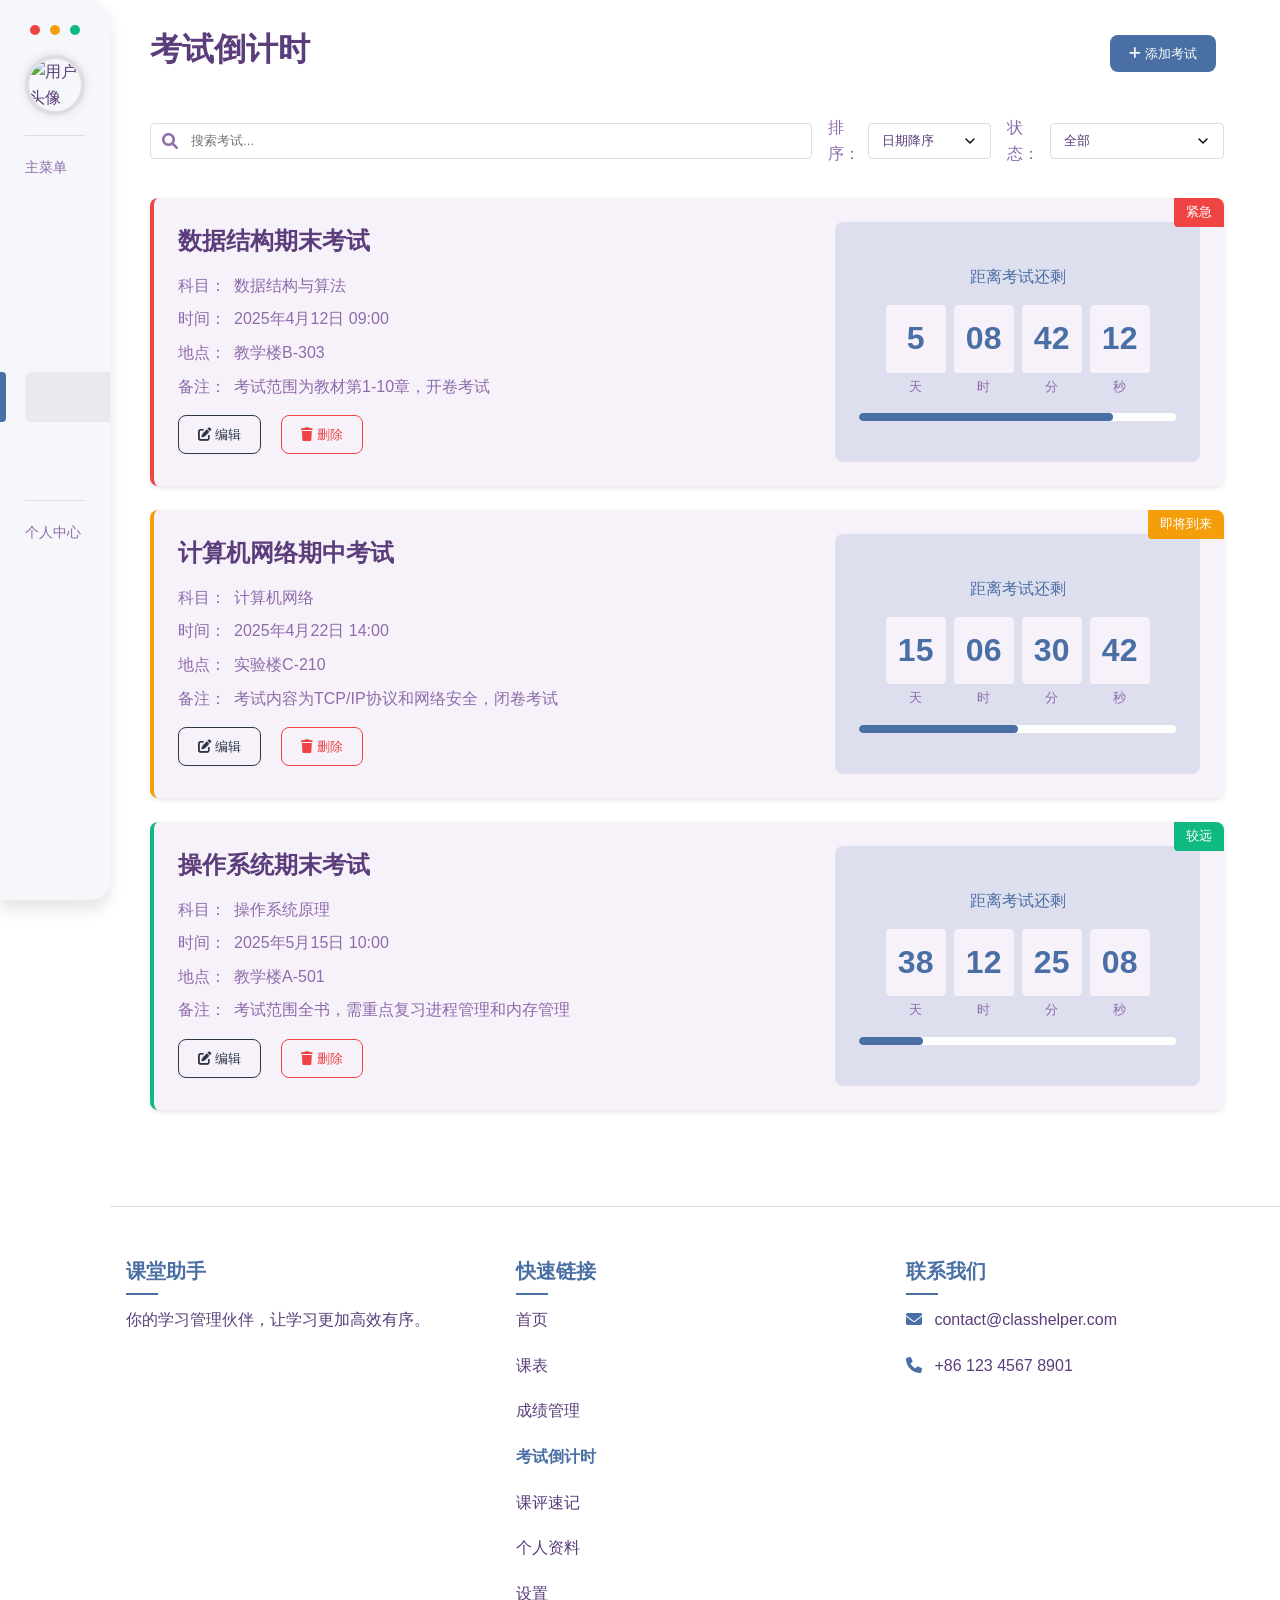
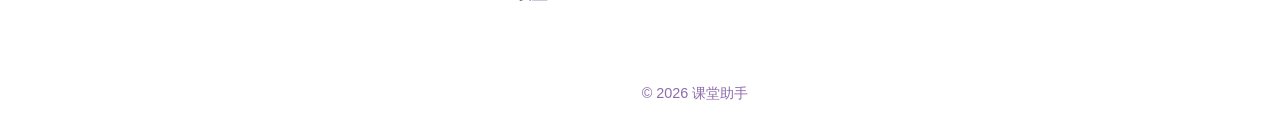
==== commit bbdd1683: "refactor: 将页面样式从HTML文件迁移到独立的CSS文件 将各个页面的内联样式迁移到独立的CSS文件中，以提高代码的可维护性和复用性。每个页面的样式现在位于`css/pages/`目录下对应" ====
--- a/countdown.html
+++ b/countdown.html
@@ -7,7 +7,8 @@
     <link rel="stylesheet" href="css/styles.css" />
     <link rel="stylesheet" href="css/sidebar.css" />
     <!-- 添加页脚样式 -->
-    <link rel="stylesheet" href="css/footer.css" />    <!-- 添加滚动动画样式 -->
+    <link rel="stylesheet" href="css/footer.css" />
+    <!-- 添加滚动动画样式 -->
     <link rel="stylesheet" href="css/scrollAnimation.css" />
     <!-- 添加主题样式 -->
     <link rel="stylesheet" href="css/themes/themes.css" />
@@ -21,241 +22,8 @@
       href="https://cdn.jsdelivr.net/npm/remixicon@3.5.0/fonts/remixicon.css"
       rel="stylesheet"
     />
-    <style>
-      /* 考试倒计时页面特定样式 */
-      .countdown-list {
-        margin-top: 2rem;
-      }
-
-      .countdown-item {
-        background-color: var(--background-color);
-        border-radius: var(--border-radius);
-        box-shadow: var(--shadow);
-        padding: 1.5rem;
-        margin-bottom: 1.5rem;
-        display: flex;
-        flex-wrap: wrap;
-        gap: 1.5rem;
-        position: relative;
-        overflow: hidden;
-      }
-
-      .countdown-main {
-        flex: 2;
-        min-width: 300px;
-      }
-
-      .countdown-title {
-        font-size: 1.5rem;
-        font-weight: 600;
-        margin-bottom: 0.75rem;
-        color: var(--text-color);
-      }
-
-      .countdown-details {
-        color: var(--text-secondary);
-        margin-bottom: 1rem;
-      }
-
-      .countdown-details div {
-        margin-bottom: 0.5rem;
-      }
-
-      .countdown-detail-label {
-        font-weight: 500;
-        margin-right: 0.5rem;
-      }
-
-      .countdown-actions {
-        display: flex;
-        gap: 0.75rem;
-      }
-
-      .countdown-display {
-        flex: 1;
-        min-width: 250px;
-        display: flex;
-        flex-direction: column;
-        align-items: center;
-        justify-content: center;
-        background-color: var(--primary-light);
-        border-radius: var(--border-radius);
-        padding: 1.5rem;
-      }
-
-      .countdown-label {
-        font-weight: 500;
-        color: var(--primary-color);
-        margin-bottom: 0.5rem;
-      }
-
-      .countdown-timer {
-        display: flex;
-        gap: 0.5rem;
-        margin-top: 0.5rem;
-      }
-
-      .countdown-unit {
-        display: flex;
-        flex-direction: column;
-        align-items: center;
-        min-width: 60px;
-      }
-
-      .countdown-value {
-        font-size: 2rem;
-        font-weight: 700;
-        color: var(--primary-color);
-        background-color: var(--background-color);
-        border-radius: var(--border-radius-sm);
-        padding: 0.5rem;
-        min-width: 60px;
-        text-align: center;
-      }
-
-      .countdown-unit-label {
-        font-size: 0.8rem;
-        color: var(--text-secondary);
-        margin-top: 0.25rem;
-      }
-
-      .progress-bar {
-        height: 8px;
-        background-color: var(--background-secondary);
-        border-radius: 4px;
-        overflow: hidden;
-        margin-top: 1rem;
-        width: 100%;
-      }
-
-      .progress-fill {
-        height: 100%;
-        background-color: var(--primary-color);
-        border-radius: 4px;
-        transition: width 0.3s;
-      }
-
-      /* 添加考试弹框样式 */
-      .modal {
-        display: none;
-        position: fixed;
-        top: 0;
-        left: 0;
-        width: 100%;
-        height: 100%;
-        background-color: rgba(0, 0, 0, 0.5);
-        z-index: 1000;
-        justify-content: center;
-        align-items: center;
-      }
-
-      .modal-content {
-        background-color: var(--background-color);
-        border-radius: var(--border-radius);
-        box-shadow: var(--shadow-lg);
-        width: 90%;
-        max-width: 500px;
-        padding: 2rem;
-        position: relative;
-      }
-
-      .modal-close {
-        position: absolute;
-        top: 1rem;
-        right: 1rem;
-        font-size: 1.5rem;
-        cursor: pointer;
-        color: var(--text-secondary);
-      }
-
-      .urgent {
-        border-left: 4px solid var(--danger-color);
-      }
-
-      .upcoming {
-        border-left: 4px solid var(--warning-color);
-      }
-
-      .distant {
-        border-left: 4px solid var(--success-color);
-      }
-
-      .status-badge {
-        position: absolute;
-        top: 0;
-        right: 0;
-        padding: 0.25rem 0.75rem;
-        font-size: 0.8rem;
-        font-weight: 500;
-        color: white;
-        border-bottom-left-radius: var(--border-radius-sm);
-      }
-
-      .status-urgent {
-        background-color: var(--danger-color);
-      }
-
-      .status-upcoming {
-        background-color: var(--warning-color);
-      }
-
-      .status-distant {
-        background-color: var(--success-color);
-      }
-
-      .empty-state {
-        text-align: center;
-        padding: 3rem;
-        background-color: var(--background-secondary);
-        border-radius: var(--border-radius);
-        margin-top: 2rem;
-      }
-
-      .empty-icon {
-        font-size: 4rem;
-        color: var(--text-secondary);
-        margin-bottom: 1rem;
-        opacity: 0.5;
-      }
-
-      /* 过滤和排序控件 */
-      .filters {
-        display: flex;
-        flex-wrap: wrap;
-        gap: 1rem;
-        margin: 1.5rem 0;
-        align-items: center;
-      }
-
-      .filter-group {
-        display: flex;
-        gap: 0.5rem;
-        align-items: center;
-      }
-
-      .filter-label {
-        font-weight: 500;
-        color: var(--text-secondary);
-      }
-
-      .search-box {
-        flex-grow: 1;
-        position: relative;
-      }
-
-      .search-box input {
-        width: 100%;
-        padding-left: 2.5rem;
-      }
-
-      .search-icon {
-        position: absolute;
-        left: 0.75rem;
-        top: 50%;
-        transform: translateY(-50%);
-        color: var(--text-secondary);
-      }
-    </style>
+    <!-- 添加页面特定样式 -->
+    <link rel="stylesheet" href="css/pages/countdown.css" />
   </head>
   <body>
     <!-- 侧边栏导航 - 只保留容器元素 -->
@@ -585,7 +353,8 @@
     </div>
 
     <!-- 页脚 - 简化为只保留容器 -->
-    <footer class="footer"></footer>    <script src="js/main.js"></script>
+    <footer class="footer"></footer>
+    <script src="js/main.js"></script>
     <script src="js/sidebar.js"></script>
     <!-- 添加页脚脚本 -->
     <script src="js/footer.js"></script>
--- a/css/sidebar.css
+++ b/css/sidebar.css
@@ -25,6 +25,31 @@
 
 .sidebar:hover {
     width: 280px;
+}
+
+/* 侧边栏悬停遮罩层 */
+.sidebar-hover-overlay {
+    position: fixed;
+    top: 0;
+    left: 0;
+    width: 100%;
+    height: 100%;
+    background-color: rgba(0, 0, 0, 0.4);
+    z-index: 999;
+    opacity: 0;
+    visibility: hidden;
+    transition: opacity 0.3s ease-in-out, visibility 0.3s ease-in-out;
+    pointer-events: none;
+}
+
+/* 深色模式调整遮罩层颜色 */
+[data-theme="dark"] .sidebar-hover-overlay {
+    background-color: rgba(0, 0, 0, 0.6);
+}
+
+.sidebar-hover-overlay.active {
+    opacity: 1;
+    visibility: visible;
 }
 
 /* 按钮组 */
--- a/css/pages/countdown.css
+++ b/css/pages/countdown.css
@@ -0,0 +1,233 @@
+/* 考试倒计时页面特定样式 */
+.countdown-list {
+  margin-top: 2rem;
+}
+
+.countdown-item {
+  background-color: var(--background-color);
+  border-radius: var(--border-radius);
+  box-shadow: var(--shadow);
+  padding: 1.5rem;
+  margin-bottom: 1.5rem;
+  display: flex;
+  flex-wrap: wrap;
+  gap: 1.5rem;
+  position: relative;
+  overflow: hidden;
+}
+
+.countdown-main {
+  flex: 2;
+  min-width: 300px;
+}
+
+.countdown-title {
+  font-size: 1.5rem;
+  font-weight: 600;
+  margin-bottom: 0.75rem;
+  color: var(--text-color);
+}
+
+.countdown-details {
+  color: var(--text-secondary);
+  margin-bottom: 1rem;
+}
+
+.countdown-details div {
+  margin-bottom: 0.5rem;
+}
+
+.countdown-detail-label {
+  font-weight: 500;
+  margin-right: 0.5rem;
+}
+
+.countdown-actions {
+  display: flex;
+  gap: 0.75rem;
+}
+
+.countdown-display {
+  flex: 1;
+  min-width: 250px;
+  display: flex;
+  flex-direction: column;
+  align-items: center;
+  justify-content: center;
+  background-color: var(--primary-light);
+  border-radius: var(--border-radius);
+  padding: 1.5rem;
+}
+
+.countdown-label {
+  font-weight: 500;
+  color: var(--primary-color);
+  margin-bottom: 0.5rem;
+}
+
+.countdown-timer {
+  display: flex;
+  gap: 0.5rem;
+  margin-top: 0.5rem;
+}
+
+.countdown-unit {
+  display: flex;
+  flex-direction: column;
+  align-items: center;
+  min-width: 60px;
+}
+
+.countdown-value {
+  font-size: 2rem;
+  font-weight: 700;
+  color: var(--primary-color);
+  background-color: var(--background-color);
+  border-radius: var(--border-radius-sm);
+  padding: 0.5rem;
+  min-width: 60px;
+  text-align: center;
+}
+
+.countdown-unit-label {
+  font-size: 0.8rem;
+  color: var(--text-secondary);
+  margin-top: 0.25rem;
+}
+
+.progress-bar {
+  height: 8px;
+  background-color: var(--background-secondary);
+  border-radius: 4px;
+  overflow: hidden;
+  margin-top: 1rem;
+  width: 100%;
+}
+
+.progress-fill {
+  height: 100%;
+  background-color: var(--primary-color);
+  border-radius: 4px;
+  transition: width 0.3s;
+}
+
+/* 添加考试弹框样式 */
+.modal {
+  display: none;
+  position: fixed;
+  top: 0;
+  left: 0;
+  width: 100%;
+  height: 100%;
+  background-color: rgba(0, 0, 0, 0.5);
+  z-index: 1000;
+  justify-content: center;
+  align-items: center;
+}
+
+.modal-content {
+  background-color: var(--background-color);
+  border-radius: var(--border-radius);
+  box-shadow: var(--shadow-lg);
+  width: 90%;
+  max-width: 500px;
+  padding: 2rem;
+  position: relative;
+}
+
+.modal-close {
+  position: absolute;
+  top: 1rem;
+  right: 1rem;
+  font-size: 1.5rem;
+  cursor: pointer;
+  color: var(--text-secondary);
+}
+
+.urgent {
+  border-left: 4px solid var(--danger-color);
+}
+
+.upcoming {
+  border-left: 4px solid var(--warning-color);
+}
+
+.distant {
+  border-left: 4px solid var(--success-color);
+}
+
+.status-badge {
+  position: absolute;
+  top: 0;
+  right: 0;
+  padding: 0.25rem 0.75rem;
+  font-size: 0.8rem;
+  font-weight: 500;
+  color: white;
+  border-bottom-left-radius: var(--border-radius-sm);
+}
+
+.status-urgent {
+  background-color: var(--danger-color);
+}
+
+.status-upcoming {
+  background-color: var(--warning-color);
+}
+
+.status-distant {
+  background-color: var(--success-color);
+}
+
+.empty-state {
+  text-align: center;
+  padding: 3rem;
+  background-color: var(--background-secondary);
+  border-radius: var(--border-radius);
+  margin-top: 2rem;
+}
+
+.empty-icon {
+  font-size: 4rem;
+  color: var(--text-secondary);
+  margin-bottom: 1rem;
+  opacity: 0.5;
+}
+
+/* 过滤和排序控件 */
+.filters {
+  display: flex;
+  flex-wrap: wrap;
+  gap: 1rem;
+  margin: 1.5rem 0;
+  align-items: center;
+}
+
+.filter-group {
+  display: flex;
+  gap: 0.5rem;
+  align-items: center;
+}
+
+.filter-label {
+  font-weight: 500;
+  color: var(--text-secondary);
+}
+
+.search-box {
+  flex-grow: 1;
+  position: relative;
+}
+
+.search-box input {
+  width: 100%;
+  padding-left: 2.5rem;
+}
+
+.search-icon {
+  position: absolute;
+  left: 0.75rem;
+  top: 50%;
+  transform: translateY(-50%);
+  color: var(--text-secondary);
+}
